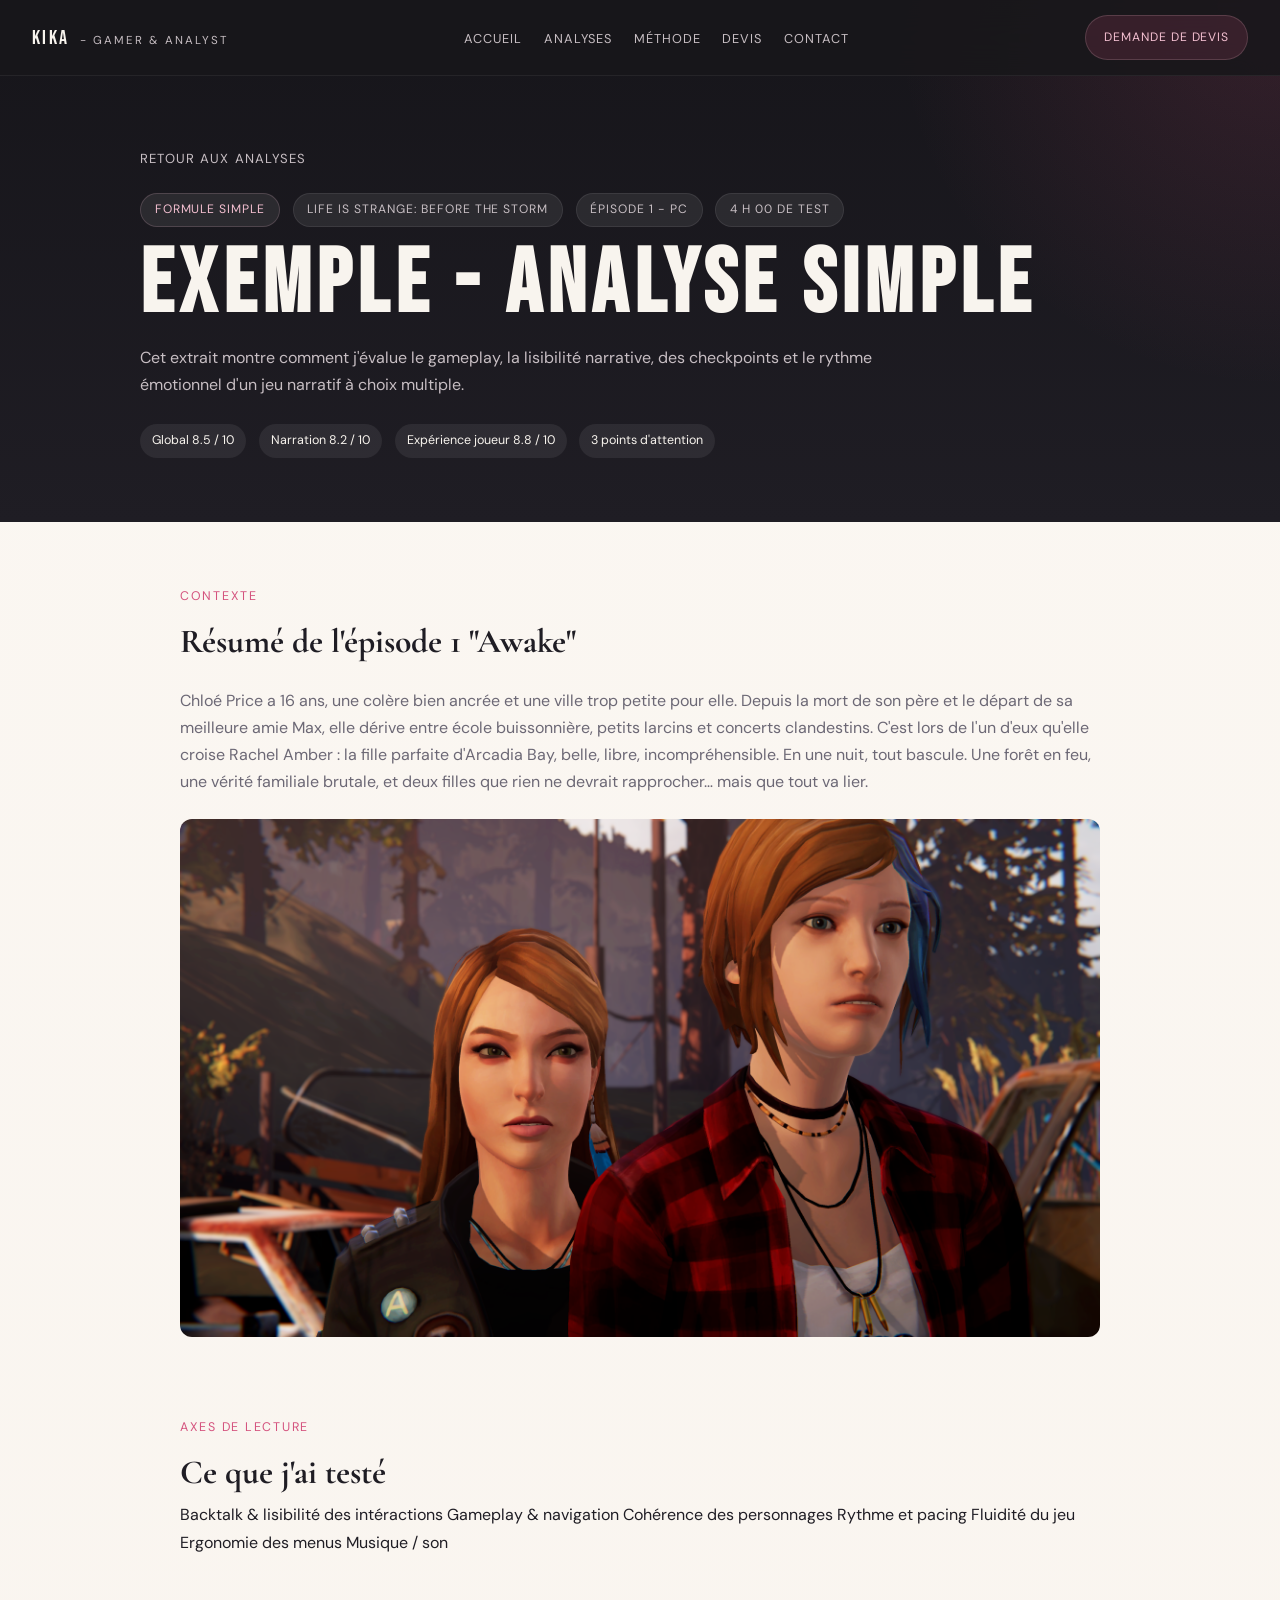
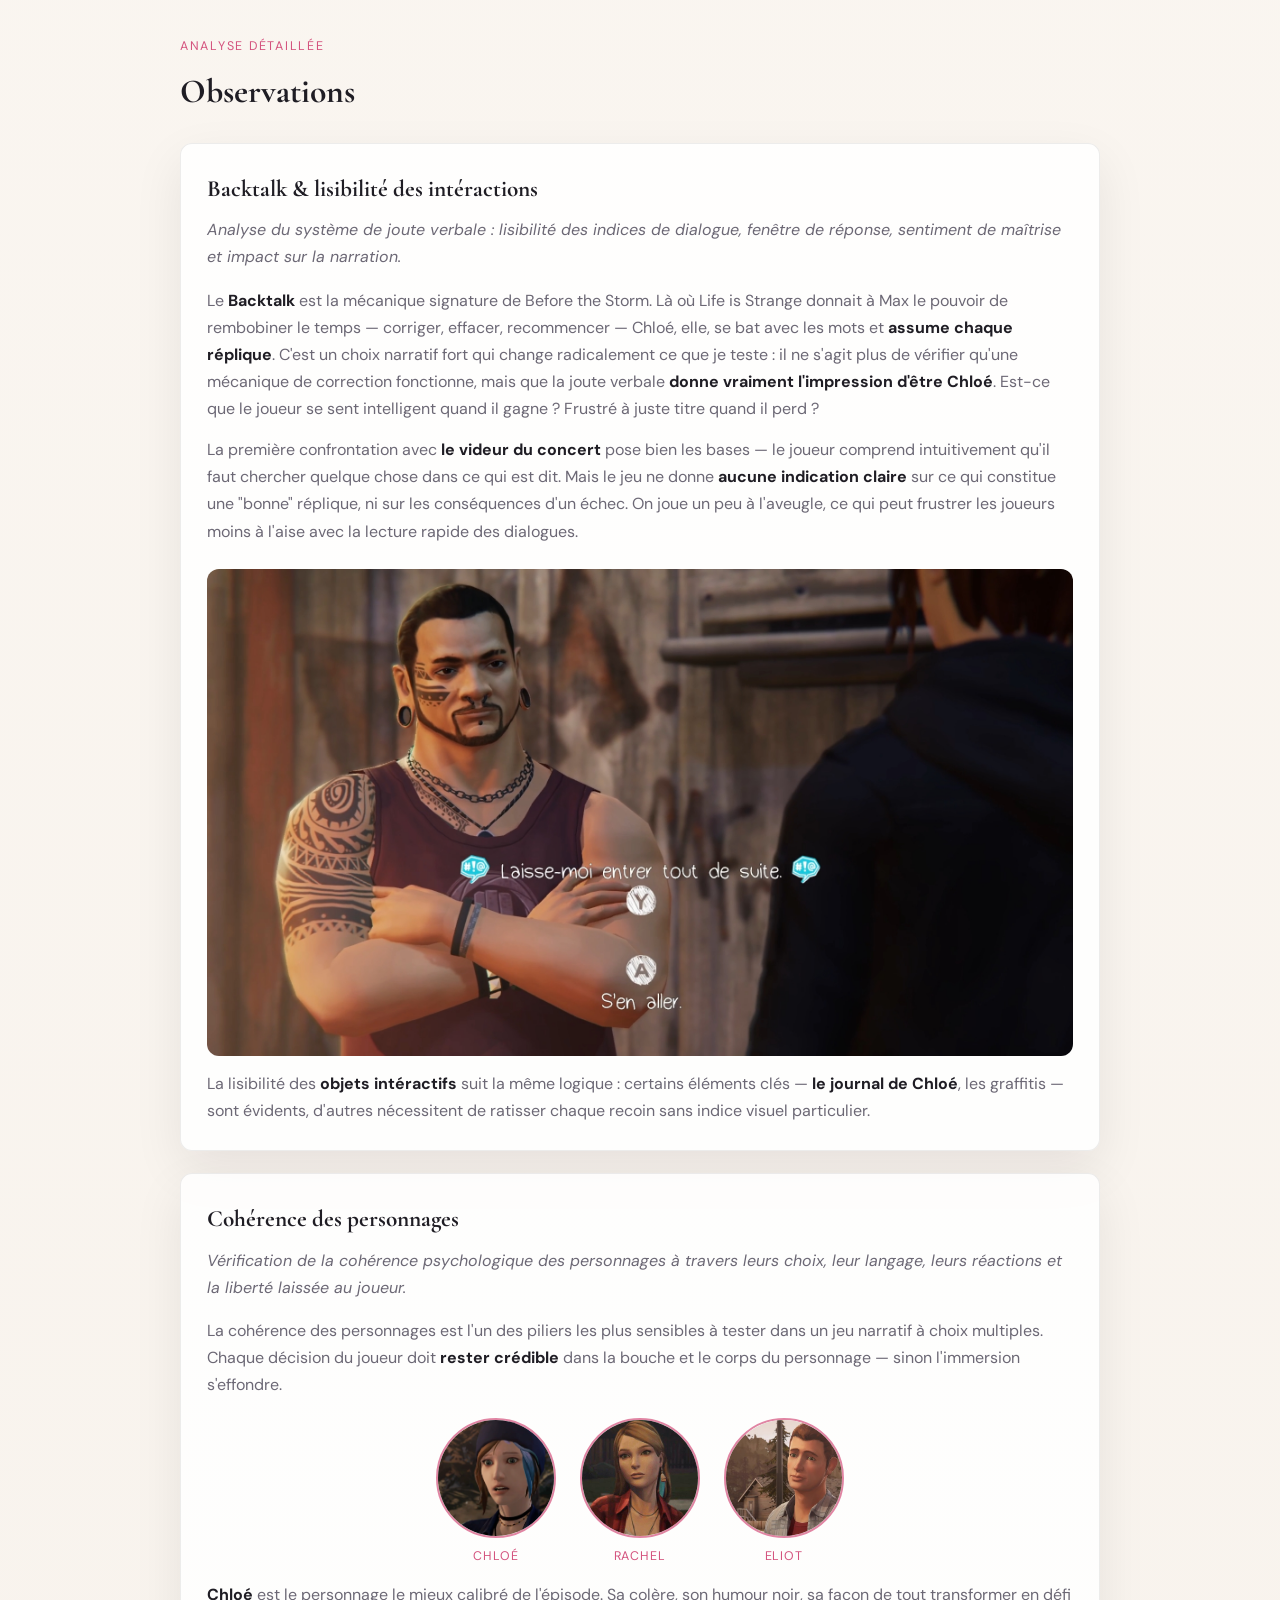
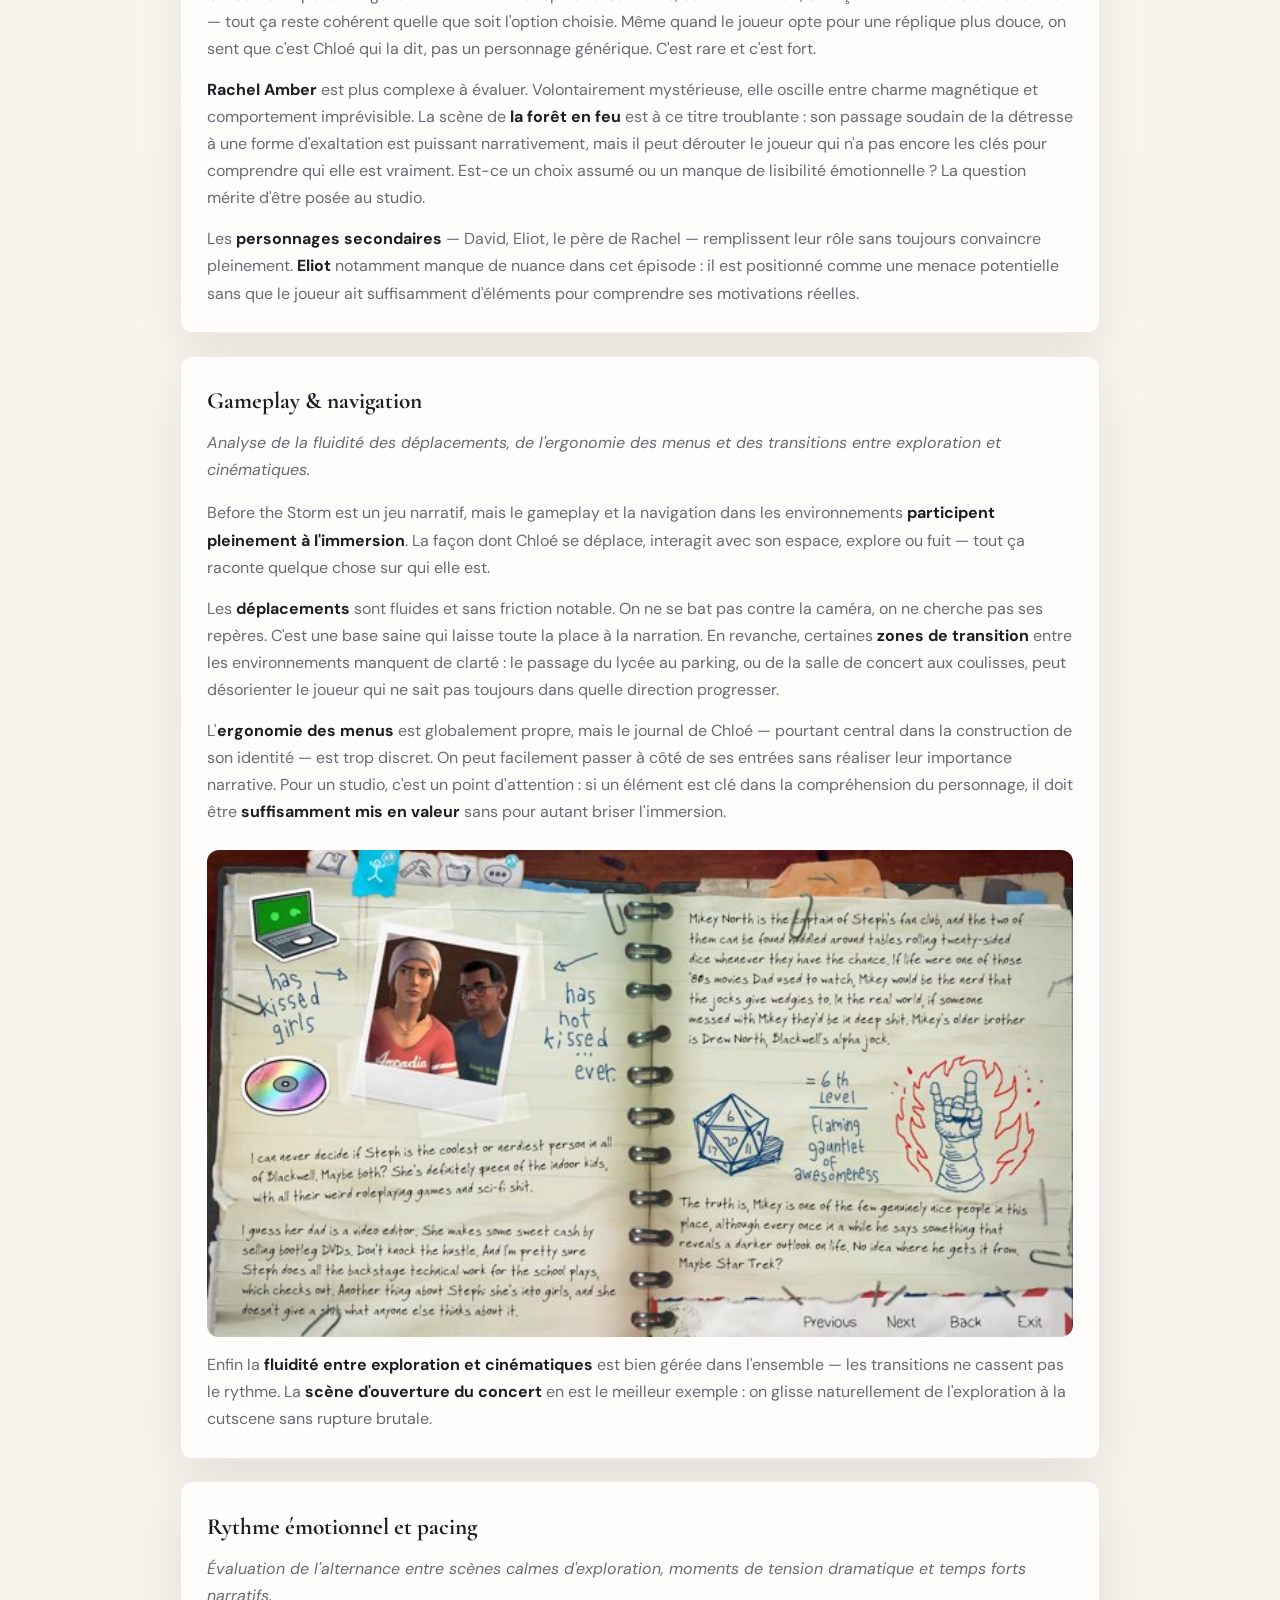
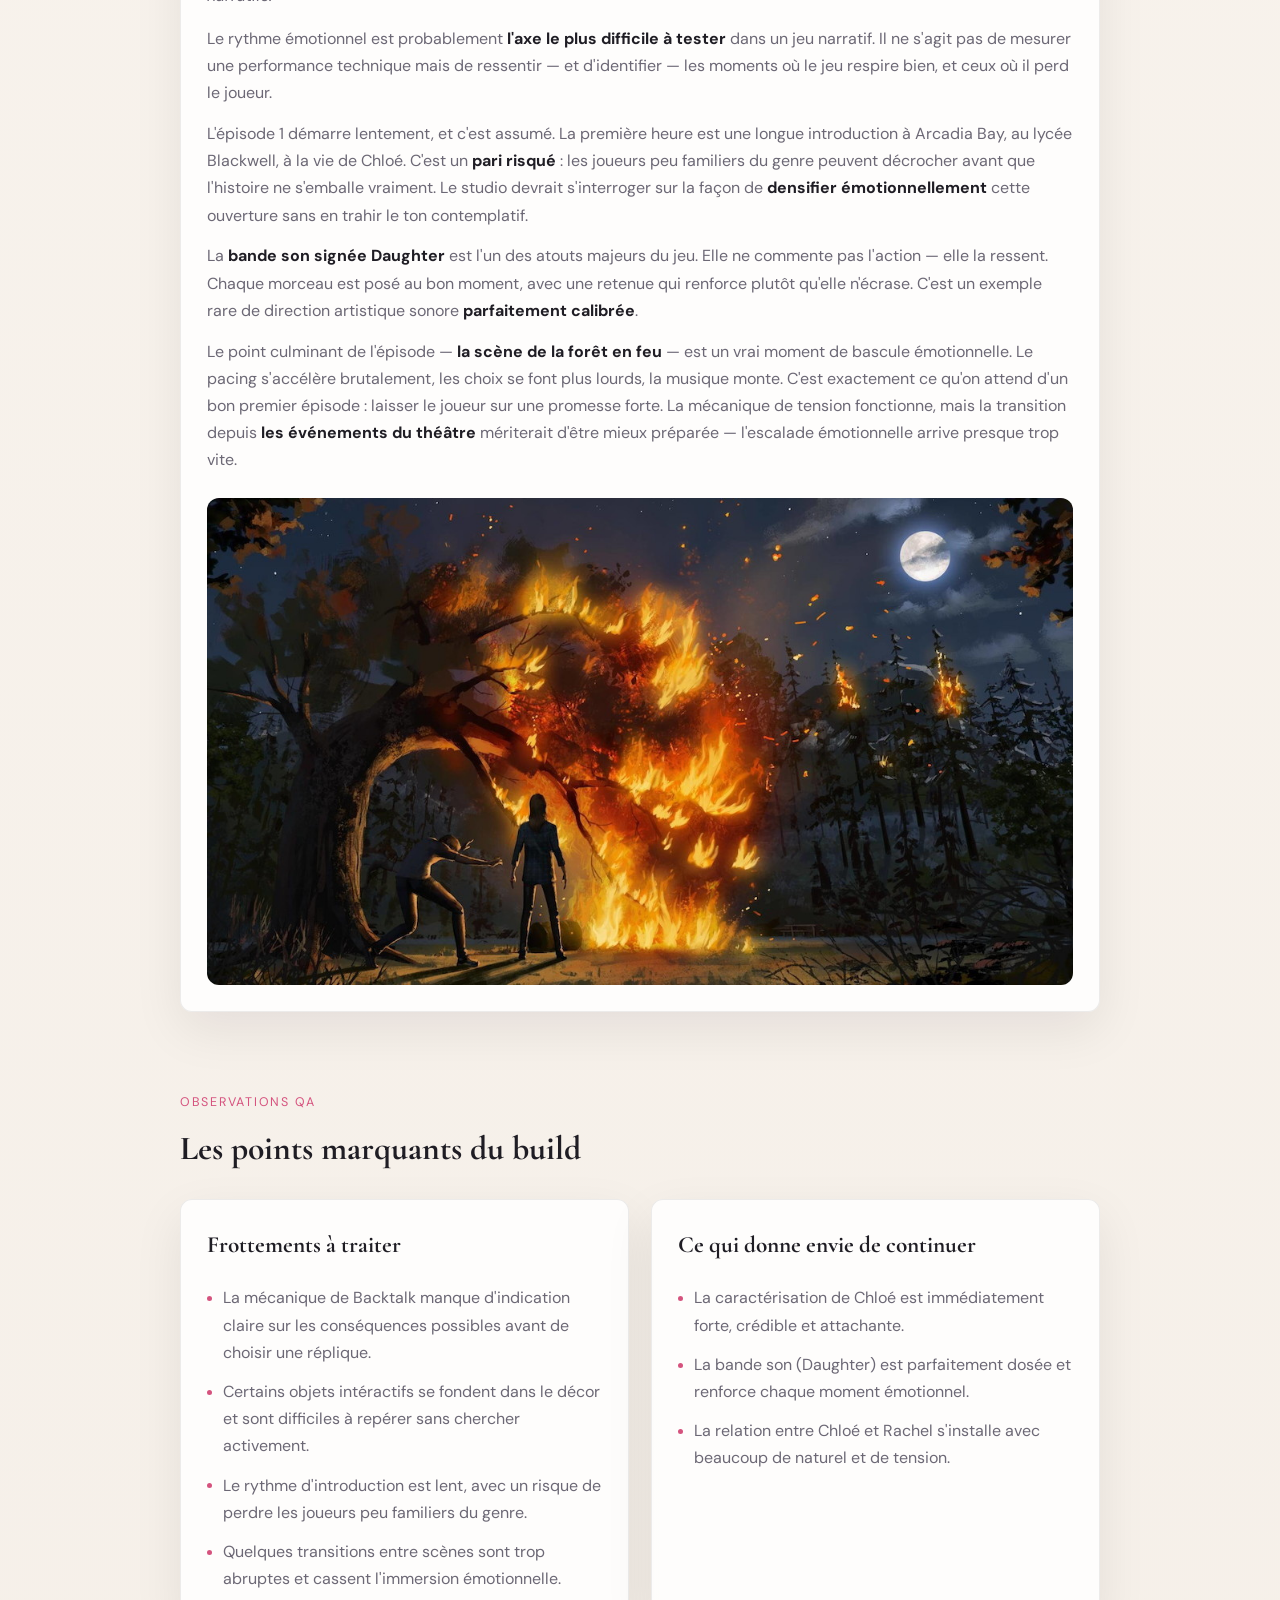
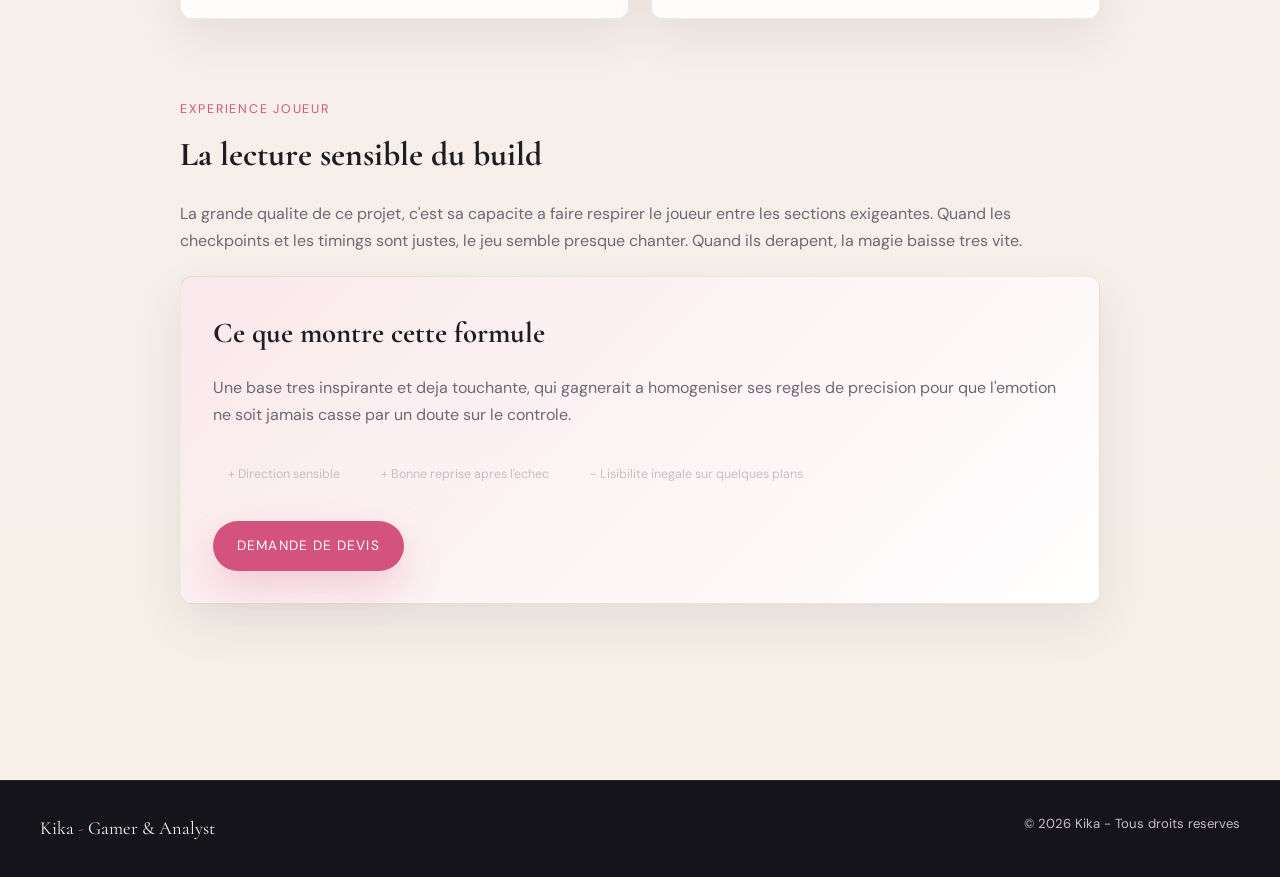
==== analyse-simple.html @ 6dd469b7 "article" ====
<!DOCTYPE html>
<html lang="fr">
<head>
<meta charset="UTF-8" />
<meta name="viewport" content="width=device-width, initial-scale=1.0" />
<title>Exemple de rapport - Plateforme poetique | Kika</title>
<link rel="preconnect" href="https://fonts.googleapis.com" />
<link rel="preconnect" href="https://fonts.gstatic.com" crossorigin />
<link href="https://fonts.googleapis.com/css2?family=Bebas+Neue&family=Cormorant+Garamond:wght@300;400;500;600&family=DM+Sans:wght@300;400;500;700&display=swap" rel="stylesheet" />
<link rel="stylesheet" href="styles.css" />
</head>
<body class="article-page">

<nav>
  <div class="nav-logo">Kika <span class="nav-sub">- Gamer &amp; Analyst</span></div>
  <ul class="nav-links">
    <li><a href="index.html#accueil">Accueil</a></li>
    <li><a href="index.html#analyses">Analyses</a></li>
    <li><a href="index.html#methode">Méthode</a></li>
    <li><a href="devis.html">Devis</a></li>
    <li><a href="index.html#contact">Contact</a></li>
  </ul>
  <div class="nav-actions">
    <a href="devis.html" class="nav-button">Demande de devis</a>
  </div>
</nav>

<header class="article-header">
  <div class="article-header-inner">
    <a href="index.html#analyses" class="article-back">Retour aux analyses</a>
    <div class="article-meta-row">
      <span class="article-pill primary">Formule simple</span>
      <span class="article-pill">Life is Strange: before the storm</span>
      <span class="article-pill">épisode 1 - PC</span>
      <span class="article-pill">4 h 00 de test</span>
    </div>
    <h1>Exemple - analyse simple</h1>
    <p>
      Cet extrait montre comment j'évalue le gameplay, la lisibilité narrative,
      des checkpoints et le rythme émotionnel d'un jeu narratif à choix multiple.
    </p>
    <div class="article-score-grid">
      <span class="article-score">Global 8.5 / 10</span>
      <span class="article-score">Narration 8.2 / 10</span>
      <span class="article-score">Expérience joueur 8.8 / 10</span>
      <span class="article-score">3 points d'attention</span>
    </div>
  </div>
</header>

<main class="article-main">
  <section class="article-section">
    <p class="article-section-label">Contexte</p>
    <h2>Résumé de l'épisode 1 "Awake"</h2>
    <p class="article-copy">
      Chloé Price a 16 ans, une colère bien ancrée et une ville trop petite pour elle. 
      Depuis la mort de son père et le départ de sa meilleure amie Max, 
      elle dérive entre école buissonnière, petits larcins et concerts 
      clandestins. C'est lors de l'un d'eux qu'elle croise Rachel Amber : 
      la fille parfaite d'Arcadia Bay, belle, libre, incompréhensible. 
      En une nuit, tout bascule. Une forêt en feu, une vérité familiale brutale, 
      et deux filles que rien ne devrait rapprocher… mais que tout va lier.
    </p>
    <img src="images/ChloeR.png" alt="Life is Strange - Before the Storm" style="margin-top: 1.5rem; border-radius: 12px; width: 100%;" />
  </section>
  </section>

<section class="article-section">
  <p class="article-section-label">Axes de lecture</p>
  <h2>Ce que j'ai testé</h2>
  <div class="article-axes">
  <span class="article-axe">Backtalk & lisibilité des intéractions</span>
  <span class="article-axe">Gameplay & navigation</span>
  <span class="article-axe">Cohérence des personnages</span>
  <span class="article-axe">Rythme et pacing</span>
  <span class="article-axe">Fluidité du jeu</span>
  <span class="article-axe">Ergonomie des menus</span>
  <span class="article-axe">Musique / son</span>
</div>
</section>

    <section class="article-section">
    <p class="article-section-label">analyse détaillée</p>
    <h2>Observations</h2>
    <div class="article-cards" style="grid-template-columns: 1fr;">
    <article class="article-panel">
  <h3>Backtalk & lisibilité des intéractions</h3>
  <p><em>Analyse du système de joute verbale : lisibilité des indices de dialogue, fenêtre de réponse, sentiment de maîtrise et impact sur la narration.</em></p>

 <p style="margin-top: 1rem;">
    Le <strong>Backtalk</strong> est la mécanique signature de Before the Storm. 
    Là où Life is Strange donnait à Max le pouvoir de rembobiner le temps — 
    corriger, effacer, recommencer — Chloé, elle, se bat avec les mots et <strong>assume chaque réplique</strong>. 
    C'est un choix narratif fort qui change radicalement ce que je teste : il ne s'agit plus de vérifier qu'une mécanique 
    de correction fonctionne, mais que la joute verbale <strong>donne vraiment l'impression d'être Chloé</strong>. 
    Est-ce que le joueur se sent intelligent quand il gagne ? Frustré à juste titre quand il perd ?
  </p>

  <p style="margin-top: 0.85rem;">
    La première confrontation avec <strong>le videur du concert</strong> pose bien les bases — le joueur comprend intuitivement qu'il faut chercher quelque chose dans ce qui est dit. Mais le jeu ne donne <strong>aucune indication claire</strong> sur ce qui constitue une "bonne" réplique, ni sur les conséquences d'un échec. On joue un peu à l'aveugle, ce qui peut frustrer les joueurs moins à l'aise avec la lecture rapide des dialogues.
  </p>
<img src="images/videur.jpg" alt="Life is Strange - Before the Storm" style="margin-top: 1.5rem; border-radius: 12px; width: 100%;" />
  <p style="margin-top: 0.85rem;">
    La lisibilité des <strong>objets intéractifs</strong> suit la même logique : certains éléments clés — <strong>le journal de Chloé</strong>, les graffitis — sont évidents, d'autres nécessitent de ratisser chaque recoin sans indice visuel particulier.
  </p>
</article>

</article>
      <article class="article-panel">
  <h3>Cohérence des personnages</h3>
  <p><em>Vérification de la cohérence psychologique des personnages à travers leurs choix, leur langage, leurs réactions et la liberté laissée au joueur.</em></p>

  <p style="margin-top: 1rem;">
    La cohérence des personnages est l'un des piliers les plus sensibles à tester dans un jeu narratif à choix multiples. Chaque décision du joueur doit <strong>rester crédible</strong> dans la bouche et le corps du personnage — sinon l'immersion s'effondre.
  </p>
<div style="display: flex; gap: 1.5rem; margin-top: 1.2rem; flex-wrap: wrap; justify-content: center;">
  <div style="display: flex; flex-direction: column; align-items: center; gap: 0.5rem;">
    <img src="images/chloe.png" alt="Chloé" style="width: 120px; height: 120px; border-radius: 50%; object-fit: cover; border: 2px solid rgba(212, 83, 126, 0.7);" />
    <span style="font-size: 0.78rem; color: var(--rose); text-transform: uppercase; letter-spacing: 0.08em;">Chloé</span>
  </div>
  <div style="display: flex; flex-direction: column; align-items: center; gap: 0.5rem;">
    <img src="images/rachel.png" alt="Rachel" style="width: 120px; height: 120px; border-radius: 50%; object-fit: cover; border: 2px solid rgba(212, 83, 126, 0.7);" />
    <span style="font-size: 0.78rem; color: var(--rose); text-transform: uppercase; letter-spacing: 0.08em;">Rachel</span>
  </div>
  <div style="display: flex; flex-direction: column; align-items: center; gap: 0.5rem;">
    <img src="images/eliot.jpg" alt="Eliot" style="width: 120px; height: 120px; border-radius: 50%; object-fit: cover; border: 2px solid rgba(212, 83, 126, 0.7);" />
    <span style="font-size: 0.78rem; color: var(--rose); text-transform: uppercase; letter-spacing: 0.08em;">Eliot</span>
  </div>
</div>
  <p style="margin-top: 0.85rem;">
    <strong>Chloé</strong> est le personnage le mieux calibré de l'épisode. Sa colère, son humour noir, sa façon de tout transformer en défi — tout ça reste cohérent quelle que soit l'option choisie. Même quand le joueur opte pour une réplique plus douce, on sent que c'est Chloé qui la dit, pas un personnage générique. C'est rare et c'est fort.
  </p>

  <p style="margin-top: 0.85rem;">
    <strong>Rachel Amber</strong> est plus complexe à évaluer. Volontairement mystérieuse, elle oscille entre charme magnétique et comportement imprévisible. La scène de <strong>la forêt en feu</strong> est à ce titre troublante : son passage soudain de la détresse à une forme d'exaltation est puissant narrativement, mais il peut dérouter le joueur qui n'a pas encore les clés pour comprendre qui elle est vraiment. Est-ce un choix assumé ou un manque de lisibilité émotionnelle ? La question mérite d'être posée au studio.
  </p>

  <p style="margin-top: 0.85rem;">
    Les <strong>personnages secondaires</strong> — David, Eliot, le père de Rachel — remplissent leur rôle sans toujours convaincre pleinement. <strong>Eliot</strong> notamment manque de nuance dans cet épisode : il est positionné comme une menace potentielle sans que le joueur ait suffisamment d'éléments pour comprendre ses motivations réelles.
  </p>
</article>

<article class="article-panel">
  <h3>Gameplay & navigation</h3>
  <p><em>Analyse de la fluidité des déplacements, de l'ergonomie des menus et des transitions entre exploration et cinématiques.</em></p>

  <p style="margin-top: 1rem;">
    Before the Storm est un jeu narratif, mais le gameplay et la navigation dans les environnements <strong>participent pleinement à l'immersion</strong>. La façon dont Chloé se déplace, interagit avec son espace, explore ou fuit — tout ça raconte quelque chose sur qui elle est.
  </p>

  <p style="margin-top: 0.85rem;">
    Les <strong>déplacements</strong> sont fluides et sans friction notable. On ne se bat pas contre la caméra, on ne cherche pas ses repères. C'est une base saine qui laisse toute la place à la narration. En revanche, certaines <strong>zones de transition</strong> entre les environnements manquent de clarté : le passage du lycée au parking, ou de la salle de concert aux coulisses, peut désorienter le joueur qui ne sait pas toujours dans quelle direction progresser.
  </p>

  <p style="margin-top: 0.85rem;">
    L'<strong>ergonomie des menus</strong> est globalement propre, mais le journal de Chloé — pourtant central dans la construction de son identité — est trop discret. On peut facilement passer à côté de ses entrées sans réaliser leur importance narrative. Pour un studio, c'est un point d'attention : si un élément est clé dans la compréhension du personnage, il doit être <strong>suffisamment mis en valeur</strong> sans pour autant briser l'immersion.
  <img src="images/journal.jpg" alt="Life is Strange - Before the Storm" style="margin-top: 1.5rem; border-radius: 12px; width: 100%;" />
  </p>

  <p style="margin-top: 0.85rem;">
    Enfin la <strong>fluidité entre exploration et cinématiques</strong> est bien gérée dans l'ensemble — les transitions ne cassent pas le rythme. La <strong>scène d'ouverture du concert</strong> en est le meilleur exemple : on glisse naturellement de l'exploration à la cutscene sans rupture brutale.
  </p>
</article>
<article class="article-panel">
  <h3>Rythme émotionnel et pacing</h3>
  <p><em>Évaluation de l'alternance entre scènes calmes d'exploration, moments de tension dramatique et temps forts narratifs.</em></p>

  <p style="margin-top: 1rem;">
    Le rythme émotionnel est probablement <strong>l'axe le plus difficile à tester</strong> dans un jeu narratif. Il ne s'agit pas de mesurer une performance technique mais de ressentir — et d'identifier — les moments où le jeu respire bien, et ceux où il perd le joueur.
  </p>

  <p style="margin-top: 0.85rem;">
    L'épisode 1 démarre lentement, et c'est assumé. La première heure est une longue introduction à Arcadia Bay, au lycée Blackwell, à la vie de Chloé. C'est un <strong>pari risqué</strong> : les joueurs peu familiers du genre peuvent décrocher avant que l'histoire ne s'emballe vraiment. Le studio devrait s'interroger sur la façon de <strong>densifier émotionnellement</strong> cette ouverture sans en trahir le ton contemplatif.
  </p>

  <p style="margin-top: 0.85rem;">
    La <strong>bande son signée Daughter</strong> est l'un des atouts majeurs du jeu. Elle ne commente pas l'action — elle la ressent. Chaque morceau est posé au bon moment, avec une retenue qui renforce plutôt qu'elle n'écrase. C'est un exemple rare de direction artistique sonore <strong>parfaitement calibrée</strong>.
  </p>

  <p style="margin-top: 0.85rem;">
    Le point culminant de l'épisode — <strong>la scène de la forêt en feu</strong> — est un vrai moment de bascule émotionnelle. Le pacing s'accélère brutalement, les choix se font plus lourds, la musique monte. C'est exactement ce qu'on attend d'un bon premier épisode : laisser le joueur sur une promesse forte. La mécanique de tension fonctionne, mais la transition depuis <strong>les événements du théâtre</strong> mériterait d'être mieux préparée — l'escalade émotionnelle arrive presque trop vite.
  </p>
  <img src="images/incendie.jpg" alt="Life is Strange - Before the Storm" style="margin-top: 1.5rem; border-radius: 12px; width: 100%;" />
</article>
    </div>
  </section>

  <section class="article-section">
    <p class="article-section-label">Observations QA</p>
    <h2>Les points marquants du build</h2>
    <div class="article-columns">
      <article class="article-panel">
        <h3>Frottements à traiter</h3>
        <ul class="article-list">
          <li>La mécanique de Backtalk manque d'indication claire sur les conséquences possibles avant de choisir une réplique.</li>
          <li>Certains objets intéractifs se fondent dans le décor et sont difficiles à repérer sans chercher activement.</li>
          <li>Le rythme d'introduction est lent, avec un risque de perdre les joueurs peu familiers du genre.</li>
          <li>Quelques transitions entre scènes sont trop abruptes et cassent l'immersion émotionnelle.</li>
        </ul>
      </article>
      <article class="article-panel">
        <h3>Ce qui donne envie de continuer</h3>
        <ul class="article-list">
          <li>La caractérisation de Chloé est immédiatement forte, crédible et attachante.</li>
          <li>La bande son (Daughter) est parfaitement dosée et renforce chaque moment émotionnel.</li>
          <li>La relation entre Chloé et Rachel s'installe avec beaucoup de naturel et de tension.</li>
        </ul>
      </article>
    </div>
  </section>

  <section class="article-section">
    <p class="article-section-label">Experience joueur</p>
    <h2>La lecture sensible du build</h2>
    <p class="article-copy">
      La grande qualite de ce projet, c'est sa capacite a faire respirer le joueur entre
      les sections exigeantes. Quand les checkpoints et les timings sont justes, le jeu
      semble presque chanter. Quand ils derapent, la magie baisse tres vite.
    </p>
    <div class="article-final">
      <h3>Ce que montre cette formule</h3>
      <p class="article-copy">
        Une base tres inspirante et deja touchante, qui gagnerait a homogeniser ses regles
        de precision pour que l'emotion ne soit jamais casse par un doute sur le controle.
      </p>
      <div class="hero-tags article-cta">
        <span>+ Direction sensible</span>
        <span>+ Bonne reprise apres l'echec</span>
        <span>- Lisibilite inegale sur quelques plans</span>
      </div>
      <a href="devis.html" class="button button-primary article-cta">demande de devis</a>
    </div>
  </section>
</main>

<footer>
  <div class="footer-name">Kika <span>-</span> Gamer &amp; Analyst</div>
  <div class="footer-copy">&copy; 2026 Kika - Tous droits reserves</div>
</footer>

</body>
</html>
---- styles.css ----
:root {
  --anthracite: #18171b;
  --anthracite-light: #232228;
  --anthracite-mid: #34323d;
  --rose: #d4537e;
  --rose-light: #f4c0d1;
  --rose-pale: #fbeaf0;
  --cream: #f8f4ee;
  --paper: #fffdfa;
  --text-main: #1f1d24;
  --text-muted: #6c6875;
  --text-on-dark: #f8f4ee;
  --text-muted-on-dark: #c7bec3;
  --border-soft: rgba(31, 29, 36, 0.08);
  --shadow-soft: 0 18px 50px rgba(20, 18, 24, 0.08);
  --shadow-strong: 0 22px 60px rgba(20, 18, 24, 0.16);
  --font-brand: "Bebas Neue", sans-serif;
  --font-display: "Cormorant Garamond", serif;
  --font-body: "DM Sans", sans-serif;
  --section-padding: 6rem 2.5rem;
  --container-width: 1100px;
  --radius: 12px;
}

* {
  box-sizing: border-box;
  margin: 0;
  padding: 0;
}

html {
  scroll-behavior: smooth;
}

body {
  font-family: var(--font-body);
  background: linear-gradient(180deg, #fcfaf7 0%, #f7f2eb 100%);
  color: var(--text-main);
  font-size: 16px;
  line-height: 1.7;
}

img {
  display: block;
  max-width: 100%;
}

section {
  padding: var(--section-padding);
  scroll-margin-top: 110px;
}

.container {
  max-width: var(--container-width);
  margin: 0 auto;
}

.section-dark {
  background:
    radial-gradient(circle at top right, rgba(212, 83, 126, 0.14), transparent 26%),
    linear-gradient(180deg, #17161b 0%, #1f1d24 100%);
}

.section-label {
  color: var(--rose);
  font-size: 0.78rem;
  letter-spacing: 0.16em;
  text-transform: uppercase;
  margin-bottom: 0.85rem;
}

.section-title {
  font-family: var(--font-display);
  font-size: clamp(2.4rem, 4vw, 3.4rem);
  font-weight: 400;
  line-height: 1.08;
  margin-bottom: 1.25rem;
}

.section-intro {
  max-width: 720px;
  color: var(--text-muted);
  margin-bottom: 3rem;
}

.section-dark .section-title,
.section-dark .section-intro {
  color: var(--text-on-dark);
}

.section-dark .section-intro {
  color: var(--text-muted-on-dark);
}

.button {
  display: inline-flex;
  align-items: center;
  justify-content: center;
  gap: 0.55rem;
  min-height: 48px;
  padding: 0.8rem 1.45rem;
  border-radius: 999px;
  border: 1px solid transparent;
  text-decoration: none;
  font-size: 0.85rem;
  letter-spacing: 0.08em;
  text-transform: uppercase;
  transition: transform 0.2s ease, box-shadow 0.2s ease, background 0.2s ease, border-color 0.2s ease, color 0.2s ease;
  cursor: pointer;
  font-family: inherit;
}

.button:hover {
  transform: translateY(-2px);
}

.button-primary {
  background: var(--rose);
  color: #fff;
  box-shadow: 0 16px 40px rgba(212, 83, 126, 0.24);
}

.button-primary:hover {
  background: #bf436b;
}

.button-secondary {
  border-color: rgba(212, 83, 126, 0.3);
  color: var(--rose);
  background: rgba(255, 255, 255, 0.74);
}

.button-secondary:hover {
  background: var(--rose-pale);
}

.section-dark .button-secondary {
  background: transparent;
  color: var(--rose-light);
  border-color: rgba(244, 192, 209, 0.26);
}

nav {
  position: fixed;
  inset: 0 0 auto 0;
  z-index: 100;
  height: 76px;
  padding: 0 2rem;
  display: flex;
  align-items: center;
  justify-content: space-between;
  gap: 1.5rem;
  background: rgba(24, 23, 27, 0.88);
  backdrop-filter: blur(18px);
  border-bottom: 1px solid rgba(255, 255, 255, 0.06);
}

.nav-logo {
  font-family: var(--font-brand);
  font-size: 1.25rem;
  letter-spacing: 0.12em;
  color: var(--text-on-dark);
  white-space: nowrap;
}

.nav-sub {
  font-family: var(--font-body);
  font-size: 0.72rem;
  letter-spacing: 0.18em;
  text-transform: uppercase;
  color: var(--text-muted-on-dark);
  margin-left: 0.3rem;
}

.nav-links {
  display: flex;
  align-items: center;
  gap: 1.35rem;
  list-style: none;
  flex-wrap: wrap;
}

.nav-links a {
  color: var(--text-muted-on-dark);
  text-decoration: none;
  font-size: 0.8rem;
  letter-spacing: 0.08em;
  text-transform: uppercase;
  transition: color 0.2s ease;
}

.nav-links a:hover {
  color: var(--rose-light);
}

.nav-actions {
  display: flex;
  align-items: center;
}

.nav-button {
  display: inline-flex;
  align-items: center;
  justify-content: center;
  min-height: 44px;
  padding: 0.7rem 1.1rem;
  border-radius: 999px;
  background: rgba(212, 83, 126, 0.16);
  border: 1px solid rgba(244, 192, 209, 0.18);
  color: var(--rose-light);
  text-decoration: none;
  font-size: 0.76rem;
  letter-spacing: 0.08em;
  text-transform: uppercase;
}

#accueil {
  min-height: 100vh;
  display: flex;
  align-items: center;
  position: relative;
  overflow: hidden;
  padding-top: 8rem;
  background:
    radial-gradient(circle at top right, rgba(212, 83, 126, 0.22), transparent 24%),
    radial-gradient(circle at left bottom, rgba(212, 83, 126, 0.1), transparent 24%),
    linear-gradient(180deg, #16151a 0%, #1f1d24 100%);
}

#accueil::before,
.page-hero::before {
  content: "";
  position: absolute;
  inset: auto auto -80px -80px;
  width: 240px;
  height: 240px;
  border-radius: 50%;
  background: radial-gradient(circle, rgba(212, 83, 126, 0.18), transparent 70%);
  pointer-events: none;
}

.hero-inner,
.page-hero-inner {
  width: 100%;
  max-width: var(--container-width);
  margin: 0 auto;
  position: relative;
  z-index: 1;
}

.hero-tag,
.page-kicker {
  display: inline-flex;
  align-items: center;
  gap: 0.5rem;
  border-radius: 999px;
  border: 1px solid rgba(244, 192, 209, 0.26);
  padding: 0.4rem 0.95rem;
  color: var(--rose-light);
  font-size: 0.76rem;
  letter-spacing: 0.14em;
  text-transform: uppercase;
}

.hero-title {
  margin-top: 1.35rem;
}

.hero-name {
  display: block;
  font-family: var(--font-brand);
  font-size: clamp(4.4rem, 11vw, 7.5rem);
  line-height: 0.92;
  letter-spacing: 0.08em;
  color: var(--text-on-dark);
}

.hero-subtitle {
  display: block;
  margin-top: 0.55rem;
  font-size: clamp(1.6rem, 3vw, 2.4rem);
  text-transform: uppercase;
  letter-spacing: 0.3em;
  color: var(--rose-light);
}

.hero-slash {
  color: var(--rose);
}

.hero-slogan {
  max-width: 700px;
  margin-top: 1.6rem;
  color: var(--text-muted-on-dark);
  font-size: 1.04rem;
}

.hero-actions,
.page-actions,
.contact-actions,
.form-actions {
  display: flex;
  flex-wrap: wrap;
  gap: 0.9rem;
  margin-top: 2rem;
}

.hero-tags {
  display: flex;
  flex-wrap: wrap;
  gap: 0.75rem;
  margin-top: 2.2rem;
}

.hero-tags span,
.criteria-pill,
.article-tag {
  display: inline-flex;
  align-items: center;
  min-height: 34px;
  padding: 0.35rem 0.85rem;
  border-radius: 999px;
  border: 1px solid rgba(255, 255, 255, 0.1);
  color: var(--text-muted-on-dark);
  font-size: 0.78rem;
}

.bio-block {
  margin-top: 4.5rem;
  padding-top: 2.5rem;
  border-top: 1px solid rgba(255, 255, 255, 0.08);
  display: grid;
  grid-template-columns: 280px minmax(0, 1fr);
  gap: 3rem;
  align-items: center;
}

.bio-label {
  color: var(--rose);
  text-transform: uppercase;
  font-size: 0.72rem;
  letter-spacing: 0.14em;
  margin-bottom: 1rem;
}

.bio-text {
  color: var(--text-muted-on-dark);
  font-size: 0.98rem;
}

.logo-container {
  display: flex;
  align-items: center;
}

.logo-circle {
  width: 220px;
  height: 220px;
  object-fit: cover;
  border-radius: 50%;
  border: 3px solid rgba(212, 83, 126, 0.7);
  box-shadow: 0 0 28px rgba(212, 83, 126, 0.32);
  transition: transform 0.3s ease, box-shadow 0.3s ease;
}

.logo-circle:hover {
  transform: scale(1.05);
  box-shadow: 0 0 34px rgba(212, 83, 126, 0.46);
}

.articles-grid,
.offers-grid,
.archive-grid,
.article-cards,
.article-columns,
.page-card-grid {
  display: grid;
  gap: 1.4rem;
}

.articles-grid,
.offers-grid,
.archive-grid,
.page-card-grid {
  grid-template-columns: repeat(3, minmax(0, 1fr));
}

.article-card,
.offer-card,
.archive-card,
.quote-panel,
.quote-summary,
.contact-card,
.page-card,
.article-panel,
.article-final {
  background: rgba(255, 255, 255, 0.84);
  border: 1px solid var(--border-soft);
  border-radius: var(--radius);
  box-shadow: var(--shadow-soft);
}

.article-card,
.offer-card,
.archive-card,
.page-card,
.article-panel,
.article-final,
.contact-card {
  padding: 1.6rem;
}

.article-card {
  position: relative;
  overflow: hidden;
  transition: transform 0.25s ease, box-shadow 0.25s ease, border-color 0.25s ease;
}

.article-card::before,
.archive-card::before {
  content: "";
  position: absolute;
  inset: 0 auto 0 0;
  width: 4px;
  background: linear-gradient(180deg, var(--rose), rgba(212, 83, 126, 0));
}

.article-card:hover,
.archive-card:hover {
  transform: translateY(-6px);
  box-shadow: var(--shadow-strong);
}

.article-topline,
.archive-topline {
  color: var(--text-muted);
  font-size: 0.74rem;
  letter-spacing: 0.1em;
  text-transform: uppercase;
}

.article-genre,
.archive-genre {
  color: var(--rose);
  font-size: 0.78rem;
  letter-spacing: 0.08em;
  text-transform: uppercase;
  margin-top: 0.9rem;
}

.article-title,
.archive-title,
.offer-name,
.page-card h3 {
  font-family: var(--font-display);
  font-size: 1.6rem;
  font-weight: 500;
  line-height: 1.18;
  margin-top: 0.45rem;
}

.article-desc,
.archive-card p,
.offer-sub,
.offer-features li,
.quote-step p,
.contact-card p,
.contact-list li,
.summary-text,
.summary-list li,
.article-copy,
.article-list li,
.article-panel p,
.page-card p {
  color: var(--text-muted);
}

.article-meta,
.archive-card-footer,
.page-stats,
.article-score-grid {
  display: flex;
  flex-wrap: wrap;
  gap: 0.8rem;
  margin-top: 1rem;
}

.article-meta span,
.archive-card-footer span,
.page-stat,
.article-score {
  display: inline-flex;
  align-items: center;
  min-height: 34px;
  padding: 0.3rem 0.75rem;
  border-radius: 999px;
  background: var(--rose-pale);
  color: var(--rose);
  font-size: 0.78rem;
}

.article-meta span:last-child,
.archive-card-footer span:last-child,
.page-stat:last-child {
  background: rgba(31, 29, 36, 0.06);
  color: var(--text-muted);
}

.article-link,
.archive-link,
.inline-link {
  display: inline-flex;
  align-items: center;
  gap: 0.45rem;
  margin-top: 1.3rem;
  text-decoration: none;
  color: var(--rose);
  font-size: 0.84rem;
  letter-spacing: 0.06em;
  text-transform: uppercase;
}

.archive-highlight {
  margin-top: 2rem;
  padding: 2rem;
  border-radius: calc(var(--radius) + 4px);
  display: flex;
  justify-content: space-between;
  gap: 1.5rem;
  align-items: center;
  background:
    linear-gradient(135deg, rgba(212, 83, 126, 0.12), rgba(255, 255, 255, 0.7)),
    var(--paper);
  border: 1px solid rgba(212, 83, 126, 0.14);
  box-shadow: var(--shadow-soft);
}

.archive-label {
  color: var(--rose);
  font-size: 0.78rem;
  letter-spacing: 0.16em;
  text-transform: uppercase;
  margin-bottom: 0.5rem;
}

.archive-highlight h3 {
  font-family: var(--font-display);
  font-size: 2rem;
  margin-bottom: 0.5rem;
}

.archive-highlight p {
  max-width: 680px;
  color: var(--text-muted);
}

.method-grid {
  display: grid;
  grid-template-columns: repeat(2, minmax(0, 1fr));
  gap: 1.4rem;
}

.method-card {
  padding: 1.6rem;
  border-radius: var(--radius);
  background: rgba(255, 255, 255, 0.05);
  border: 1px solid rgba(255, 255, 255, 0.08);
}

.method-num {
  font-family: var(--font-display);
  font-size: 3rem;
  line-height: 1;
  color: rgba(244, 192, 209, 0.28);
}

.method-card-title {
  color: var(--text-on-dark);
  font-size: 1rem;
  margin-top: 0.6rem;
  margin-bottom: 0.45rem;
}

.method-card-text {
  color: var(--text-muted-on-dark);
}

.method-criteria {
  margin-top: 2rem;
  padding-top: 2rem;
  border-top: 1px solid rgba(255, 255, 255, 0.08);
}

.method-criteria h3 {
  color: var(--rose);
  font-size: 0.78rem;
  letter-spacing: 0.16em;
  text-transform: uppercase;
  margin-bottom: 1rem;
}

.criteria-list {
  display: flex;
  flex-wrap: wrap;
  gap: 0.7rem;
}

.criteria-pill {
  color: var(--text-on-dark);
  background: rgba(255, 255, 255, 0.05);
}

.offer-card {
  display: flex;
  flex-direction: column;
  min-height: 100%;
  transition: transform 0.25s ease, box-shadow 0.25s ease, border-color 0.25s ease;
}

.offer-card.featured {
  border: 1px solid rgba(212, 83, 126, 0.4);
  box-shadow: var(--shadow-strong);
  position: relative;
}

.offer-card:hover {
  transform: translateY(-6px);
  box-shadow: var(--shadow-strong);
}

.offer-icon {
  width: 50px;
  height: 50px;
  border-radius: 14px;
  display: grid;
  place-items: center;
  background: var(--rose-pale);
  color: var(--rose);
  font-weight: 700;
  letter-spacing: 0.08em;
}

.offer-badge {
  position: absolute;
  top: -13px;
  left: 1.6rem;
  display: inline-flex;
  align-items: center;
  min-height: 30px;
  padding: 0.2rem 0.8rem;
  border-radius: 999px;
  background: var(--rose);
  color: #fff;
  font-size: 0.72rem;
  letter-spacing: 0.1em;
  text-transform: uppercase;
}

.offer-sub {
  margin-top: 0.4rem;
}

.offer-features {
  list-style: none;
  margin-top: 1.2rem;
  display: flex;
  flex-direction: column;
  gap: 0.75rem;
  flex: 1;
}

.offer-features li {
  position: relative;
  padding-left: 1rem;
}

.offer-features li::before {
  content: "";
  position: absolute;
  left: 0;
  top: 0.75rem;
  width: 5px;
  height: 5px;
  border-radius: 50%;
  background: var(--rose);
}

.offer-cta {
  margin-top: 1.6rem;
}

.offer-cta-outline {
  border: 1px solid var(--rose);
  color: var(--rose);
  background: transparent;
}

.offer-cta-filled {
  background: var(--rose);
  color: #fff;
}

.offers-cta-bar {
  margin-top: 1.5rem;
  display: flex;
  flex-direction: column;
  gap: 0.75rem;
}

.offers-cta-button {
  width: 100%;
}

.offers-cta-note {
  text-align: center;
  color: var(--text-muted);
  font-size: 0.92rem;
}

.quote-layout {
  display: grid;
  grid-template-columns: minmax(0, 1.35fr) minmax(320px, 0.85fr);
  gap: 1.6rem;
  align-items: start;
}

.quote-panel {
  padding: 1.8rem;
}

.quote-process {
  margin-bottom: 2rem;
}

.quote-process-label {
  color: var(--rose-light);
  font-size: 0.76rem;
  letter-spacing: 0.16em;
  text-transform: uppercase;
  margin-bottom: 1rem;
}

.quote-steps {
  display: grid;
  gap: 0.9rem;
}

.quote-step {
  display: grid;
  grid-template-columns: 42px minmax(0, 1fr);
  gap: 1rem;
  padding: 1rem 1.1rem;
  border-radius: var(--radius);
  background: rgba(255, 255, 255, 0.05);
  border: 1px solid rgba(255, 255, 255, 0.08);
}

.quote-step span {
  width: 42px;
  height: 42px;
  border-radius: 50%;
  display: grid;
  place-items: center;
  background: rgba(212, 83, 126, 0.12);
  color: var(--rose-light);
  font-weight: 700;
}

.quote-step p {
  color: var(--text-muted-on-dark);
}

.form-grid {
  display: grid;
  grid-template-columns: repeat(2, minmax(0, 1fr));
  gap: 1rem;
}

.form-field {
  display: flex;
  flex-direction: column;
  gap: 0.5rem;
}

.form-field span {
  color: var(--text-on-dark);
  font-size: 0.84rem;
}

.form-field-full {
  grid-column: 1 / -1;
}

.quote-form input,
.quote-form select,
.quote-form textarea {
  min-height: 50px;
  border-radius: 12px;
  border: 1px solid rgba(255, 255, 255, 0.08);
  background: rgba(255, 255, 255, 0.06);
  color: var(--text-on-dark);
  padding: 0.85rem 1rem;
  font: inherit;
  outline: none;
  transition: border-color 0.2s ease, background 0.2s ease;
}

.quote-form input::placeholder,
.quote-form textarea::placeholder {
  color: rgba(255, 255, 255, 0.48);
}

.quote-form input:focus,
.quote-form select:focus,
.quote-form textarea:focus {
  border-color: rgba(244, 192, 209, 0.4);
  background: rgba(255, 255, 255, 0.08);
}

.quote-form textarea {
  min-height: 150px;
  resize: vertical;
}

.form-note,
.summary-disclaimer {
  margin-top: 1rem;
  color: var(--text-muted-on-dark);
  font-size: 0.84rem;
}

.quote-summary {
  padding: 1.8rem;
  position: sticky;
  top: 108px;
  background:
    linear-gradient(180deg, rgba(255, 255, 255, 0.96), rgba(255, 253, 250, 0.94)),
    var(--paper);
}

.summary-label {
  color: var(--rose);
  font-size: 0.78rem;
  letter-spacing: 0.16em;
  text-transform: uppercase;
}

.quote-summary h3 {
  font-family: var(--font-display);
  font-size: 2rem;
  margin-top: 0.6rem;
}

.summary-text {
  margin-top: 0.8rem;
}

.summary-metrics {
  display: grid;
  grid-template-columns: repeat(3, minmax(0, 1fr));
  gap: 0.8rem;
  margin-top: 1.4rem;
}

.summary-metric {
  padding: 0.9rem;
  border-radius: 14px;
  background: rgba(212, 83, 126, 0.08);
}

.summary-metric span {
  display: block;
  font-size: 0.72rem;
  letter-spacing: 0.08em;
  text-transform: uppercase;
  color: var(--text-muted);
}

.summary-metric strong {
  display: block;
  margin-top: 0.35rem;
  color: var(--text-main);
  line-height: 1.4;
}

.summary-list,
.contact-list,
.article-list {
  list-style: none;
  display: flex;
  flex-direction: column;
  gap: 0.75rem;
  margin-top: 1.2rem;
}

.summary-list li,
.contact-list li,
.article-list li {
  position: relative;
  padding-left: 1rem;
}

.summary-list li::before,
.contact-list li::before,
.article-list li::before {
  content: "";
  position: absolute;
  left: 0;
  top: 0.74rem;
  width: 5px;
  height: 5px;
  border-radius: 50%;
  background: var(--rose);
}

.summary-mail-link {
  display: inline-flex;
  margin-top: 1.4rem;
  color: var(--rose);
  text-decoration: none;
  font-size: 0.84rem;
  letter-spacing: 0.08em;
  text-transform: uppercase;
}

.status-message {
  min-height: 1.4rem;
  margin-top: 1rem;
  color: var(--rose);
  font-size: 0.84rem;
}

#contact.section-dark {
  background:
    radial-gradient(circle at top right, rgba(212, 83, 126, 0.14), transparent 26%),
    linear-gradient(180deg, #17161b 0%, #1f1d24 100%);
}

.contact-inner {
  display: grid;
  grid-template-columns: minmax(0, 0.85fr) minmax(0, 1fr);
  gap: 1.6rem;
  align-items: start;
}

.contact-info p,
.contact-card h3 {
  color: var(--text-muted-on-dark);
}

.contact-info strong {
  color: var(--text-on-dark);
}

.contact-detail {
  display: grid;
  gap: 0.9rem;
  margin-top: 1.4rem;
}

.contact-item {
  display: grid;
  grid-template-columns: 112px minmax(0, 1fr);
  gap: 1rem;
  padding: 0.95rem 1.1rem;
  border-radius: var(--radius);
  background: rgba(255, 255, 255, 0.05);
  border: 1px solid rgba(255, 255, 255, 0.08);
}

.contact-item-label {
  font-size: 0.76rem;
  letter-spacing: 0.12em;
  text-transform: uppercase;
  color: var(--rose);
}

.contact-item-value {
  color: var(--text-on-dark);
}

.contact-form {
  display: grid;
  grid-template-columns: repeat(2, minmax(0, 1fr));
  gap: 1rem;
  padding: 1.6rem;
  background: rgba(255, 255, 255, 0.05);
  border: 1px solid rgba(255, 255, 255, 0.08);
  border-radius: var(--radius);
  box-shadow: none;
}

.contact-field {
  display: flex;
  flex-direction: column;
  gap: 0.45rem;
}

.contact-field span {
  font-size: 0.8rem;
  letter-spacing: 0.08em;
  text-transform: uppercase;
  color: var(--text-muted-on-dark);
}

.contact-field-full {
  grid-column: 1 / -1;
}

.contact-form input,
.contact-form textarea {
  width: 100%;
  min-height: 50px;
  padding: 0.85rem 1rem;
  border-radius: 12px;
  border: 1px solid rgba(255, 255, 255, 0.08);
  background: rgba(255, 255, 255, 0.06);
  color: var(--text-on-dark);
  font: inherit;
  outline: none;
  transition: border-color 0.2s ease, box-shadow 0.2s ease;
}

.contact-form input::placeholder,
.contact-form textarea::placeholder {
  color: rgba(255, 255, 255, 0.48);
}

.contact-form textarea {
  min-height: 150px;
  resize: vertical;
}

.contact-form input:focus,
.contact-form textarea:focus {
  border-color: rgba(212, 83, 126, 0.55);
  box-shadow: 0 0 0 4px rgba(212, 83, 126, 0.12);
}

.contact-note {
  grid-column: 1 / -1;
  min-height: 1.4rem;
  color: var(--rose-light);
  font-size: 0.84rem;
}

footer {
  display: flex;
  justify-content: space-between;
  gap: 1rem;
  padding: 2rem 2.5rem;
  background: #15141a;
  border-top: 1px solid rgba(255, 255, 255, 0.06);
}

.footer-name {
  color: var(--text-on-dark);
  font-family: var(--font-display);
  font-size: 1.15rem;
}

.footer-name span {
  color: var(--rose);
}

.footer-copy {
  color: var(--text-muted-on-dark);
  font-size: 0.82rem;
}

.page-hero {
  position: relative;
  padding: 9rem 2.5rem 4.5rem;
  overflow: hidden;
  background:
    radial-gradient(circle at top right, rgba(212, 83, 126, 0.16), transparent 26%),
    linear-gradient(180deg, #16151a 0%, #1f1d24 100%);
}

.page-title {
  font-family: var(--font-display);
  font-size: clamp(2.8rem, 5vw, 4.4rem);
  color: var(--text-on-dark);
  line-height: 1.02;
  margin-top: 1rem;
}

.page-intro {
  max-width: 760px;
  margin-top: 1rem;
  color: var(--text-muted-on-dark);
}

.page-stats {
  margin-top: 1.6rem;
}

.page-stat {
  background: rgba(255, 255, 255, 0.07);
  color: var(--text-on-dark);
}

.page-content {
  padding: 4.5rem 2.5rem 6rem;
}

.page-note {
  margin-top: 2rem;
  padding: 1.4rem 1.5rem;
  border-radius: var(--radius);
  background: rgba(212, 83, 126, 0.08);
  border: 1px solid rgba(212, 83, 126, 0.12);
  color: var(--text-main);
}

.page-card-grid {
  margin-top: 2rem;
}

.page-card h3 {
  margin-top: 0;
}

.article-page {
  background: linear-gradient(180deg, #fbf7f2 0%, #f5efe8 100%);
}

.article-header {
  padding: 9rem 2.5rem 4rem;
  position: relative;
  overflow: hidden;
  background:
    radial-gradient(circle at top right, rgba(212, 83, 126, 0.16), transparent 28%),
    linear-gradient(180deg, #16151a 0%, #1f1d24 100%);
}

.article-header-inner {
  max-width: 1000px;
  margin: 0 auto;
  position: relative;
  z-index: 1;
}

.article-back {
  display: inline-flex;
  align-items: center;
  margin-bottom: 1.4rem;
  color: var(--text-muted-on-dark);
  text-decoration: none;
  font-size: 0.82rem;
  letter-spacing: 0.08em;
  text-transform: uppercase;
}

.article-meta-row {
  display: flex;
  flex-wrap: wrap;
  gap: 0.8rem;
}

.article-pill {
  display: inline-flex;
  align-items: center;
  min-height: 34px;
  padding: 0.35rem 0.85rem;
  border-radius: 999px;
  background: rgba(255, 255, 255, 0.08);
  border: 1px solid rgba(255, 255, 255, 0.08);
  color: var(--text-muted-on-dark);
  font-size: 0.76rem;
  letter-spacing: 0.08em;
  text-transform: uppercase;
}

.article-pill.primary {
  color: var(--rose-light);
  border-color: rgba(244, 192, 209, 0.18);
}

.article-header h1 {
  margin-top: 1rem;
  font-family: var(--font-brand);
  font-size: clamp(3.3rem, 7vw, 5.6rem);
  letter-spacing: 0.07em;
  line-height: 0.95;
  color: var(--text-on-dark);
}

.article-header p {
  max-width: 760px;
  margin-top: 1rem;
  color: var(--text-muted-on-dark);
}

.article-score-grid {
  margin-top: 1.6rem;
}

.article-score {
  background: rgba(255, 255, 255, 0.07);
  color: var(--text-on-dark);
}

.article-main {
  max-width: 1000px;
  margin: 0 auto;
  padding: 4rem 2.5rem 6rem;
}

.article-section {
  margin-bottom: 5rem;
}
.article-main .article-section {
  padding: 0;
}

.article-section + .article-section {
  margin-top: 5rem;
}

.article-section-label {
  color: var(--rose);
  font-size: 0.78rem;
  letter-spacing: 0.14em;
  text-transform: uppercase;
}

.article-section h2 {
  font-family: var(--font-display);
  font-size: 2.1rem;
  margin-top: 0.4rem;
}

.article-copy {
  margin-top: 1rem;
}

.article-columns,
.article-cards {
  grid-template-columns: repeat(2, minmax(0, 1fr));
  margin-top: 1.4rem;
}

.article-panel h3 {
  font-family: var(--font-display);
  font-size: 1.45rem;
  margin-bottom: 0.45rem;
}

.article-panel strong {
  color: var(--text-main);
}

.article-final {
  margin-top: 1.4rem;
  padding: 2rem;
  background:
    linear-gradient(135deg, rgba(212, 83, 126, 0.12), rgba(255, 255, 255, 0.84)),
    var(--paper);
}

.article-final h3 {
  font-family: var(--font-display);
  font-size: 1.8rem;
}

.article-cta {
  margin-top: 1.8rem;
}

code {
  font-family: Consolas, monospace;
  font-size: 0.9em;
}

@media (max-width: 1080px) {
  nav {
    height: auto;
    padding: 1rem 1.4rem;
    align-items: flex-start;
    flex-wrap: wrap;
  }

  .nav-actions {
    width: 100%;
  }

  .nav-button {
    width: 100%;
  }

  #accueil,
  .page-hero,
  .article-header {
    padding-top: 11rem;
  }

  .articles-grid,
  .offers-grid,
  .archive-grid,
  .page-card-grid {
    grid-template-columns: repeat(2, minmax(0, 1fr));
  }

  .quote-layout,
  .contact-inner,
  .bio-block {
    grid-template-columns: 1fr;
  }

  .quote-summary {
    position: static;
  }
}

@media (max-width: 760px) {
  section,
  .page-content,
  .article-main {
    padding-left: 1.25rem;
    padding-right: 1.25rem;
  }

  #accueil,
  .page-hero,
  .article-header {
    padding-left: 1.25rem;
    padding-right: 1.25rem;
  }

  .articles-grid,
  .offers-grid,
  .archive-grid,
  .page-card-grid,
  .method-grid,
  .article-columns,
  .article-cards,
  .summary-metrics,
  .form-grid,
  .contact-form {
    grid-template-columns: 1fr;
  }

  .archive-highlight,
  footer {
    flex-direction: column;
    align-items: flex-start;
  }

  .contact-item {
    grid-template-columns: 1fr;
    gap: 0.45rem;
  }

  .logo-circle {
    width: 180px;
    height: 180px;
  }

  .hero-subtitle {
    letter-spacing: 0.15em;
  }
}
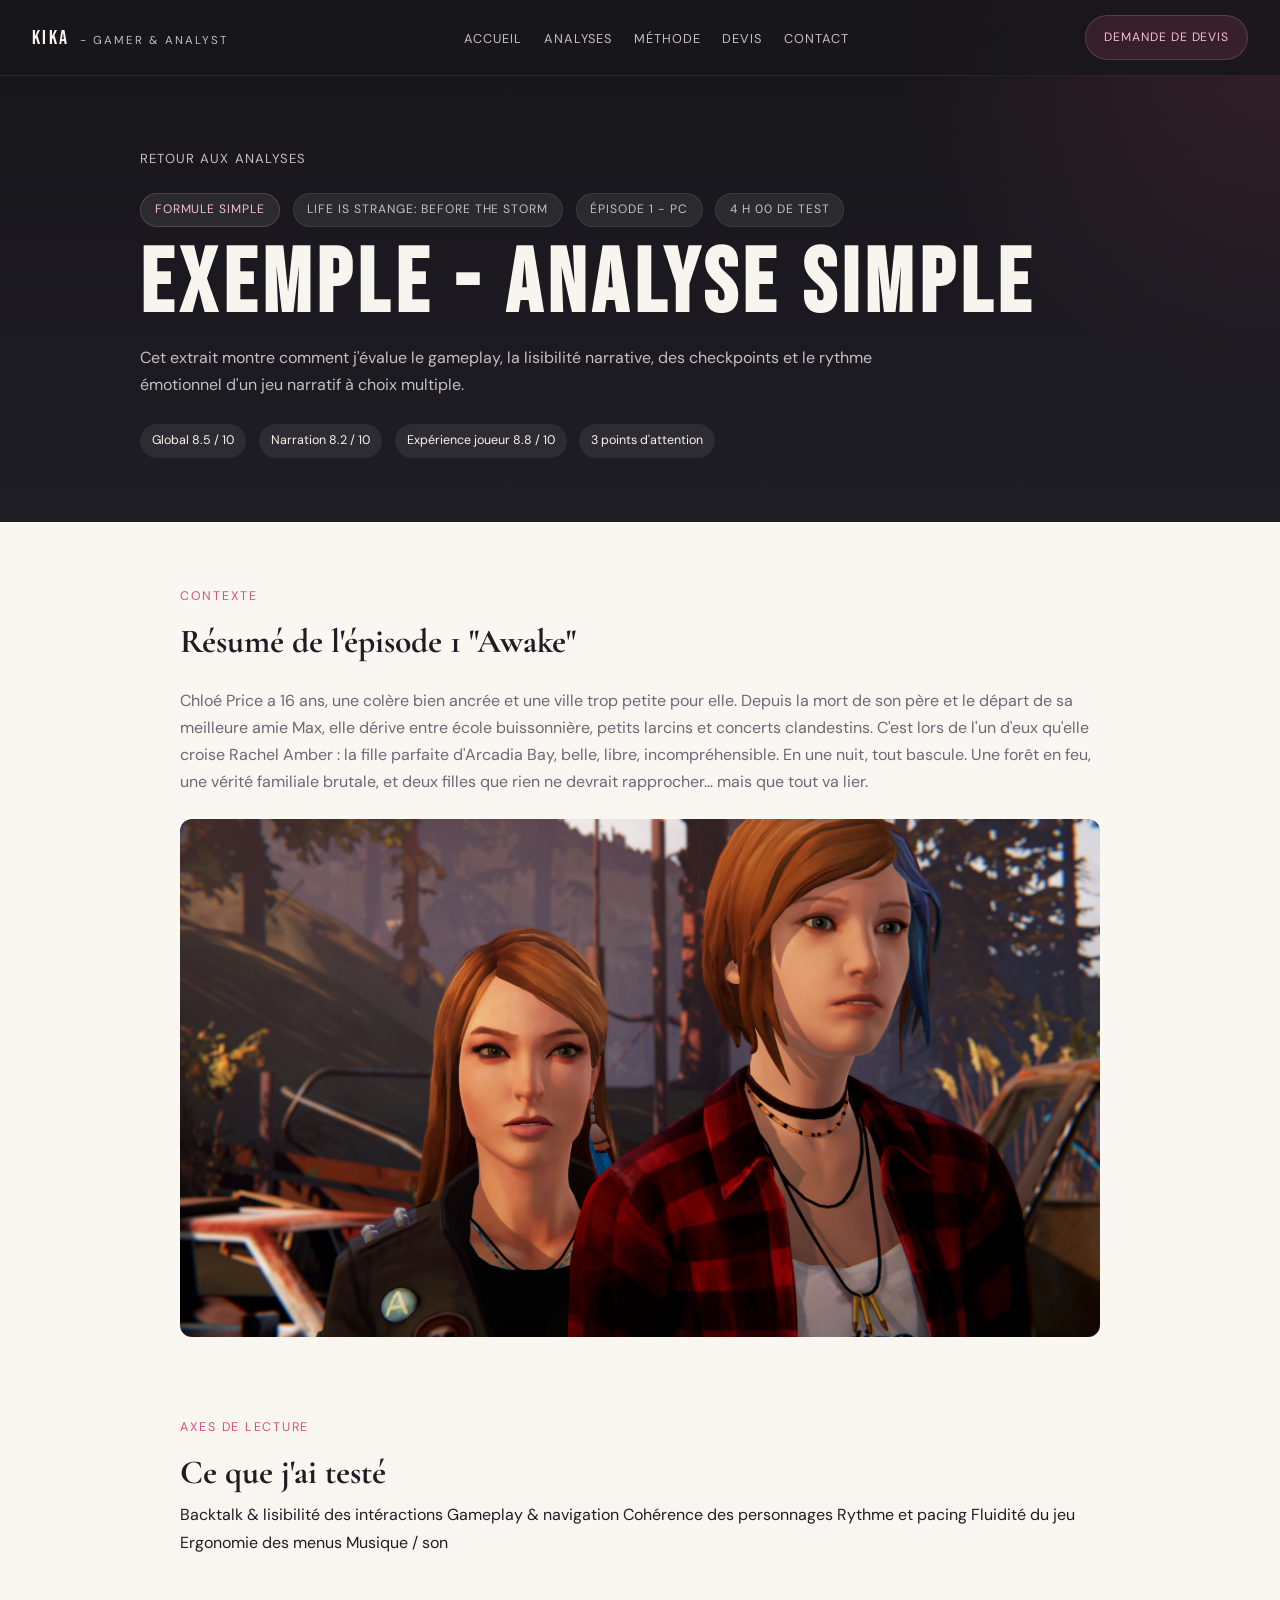
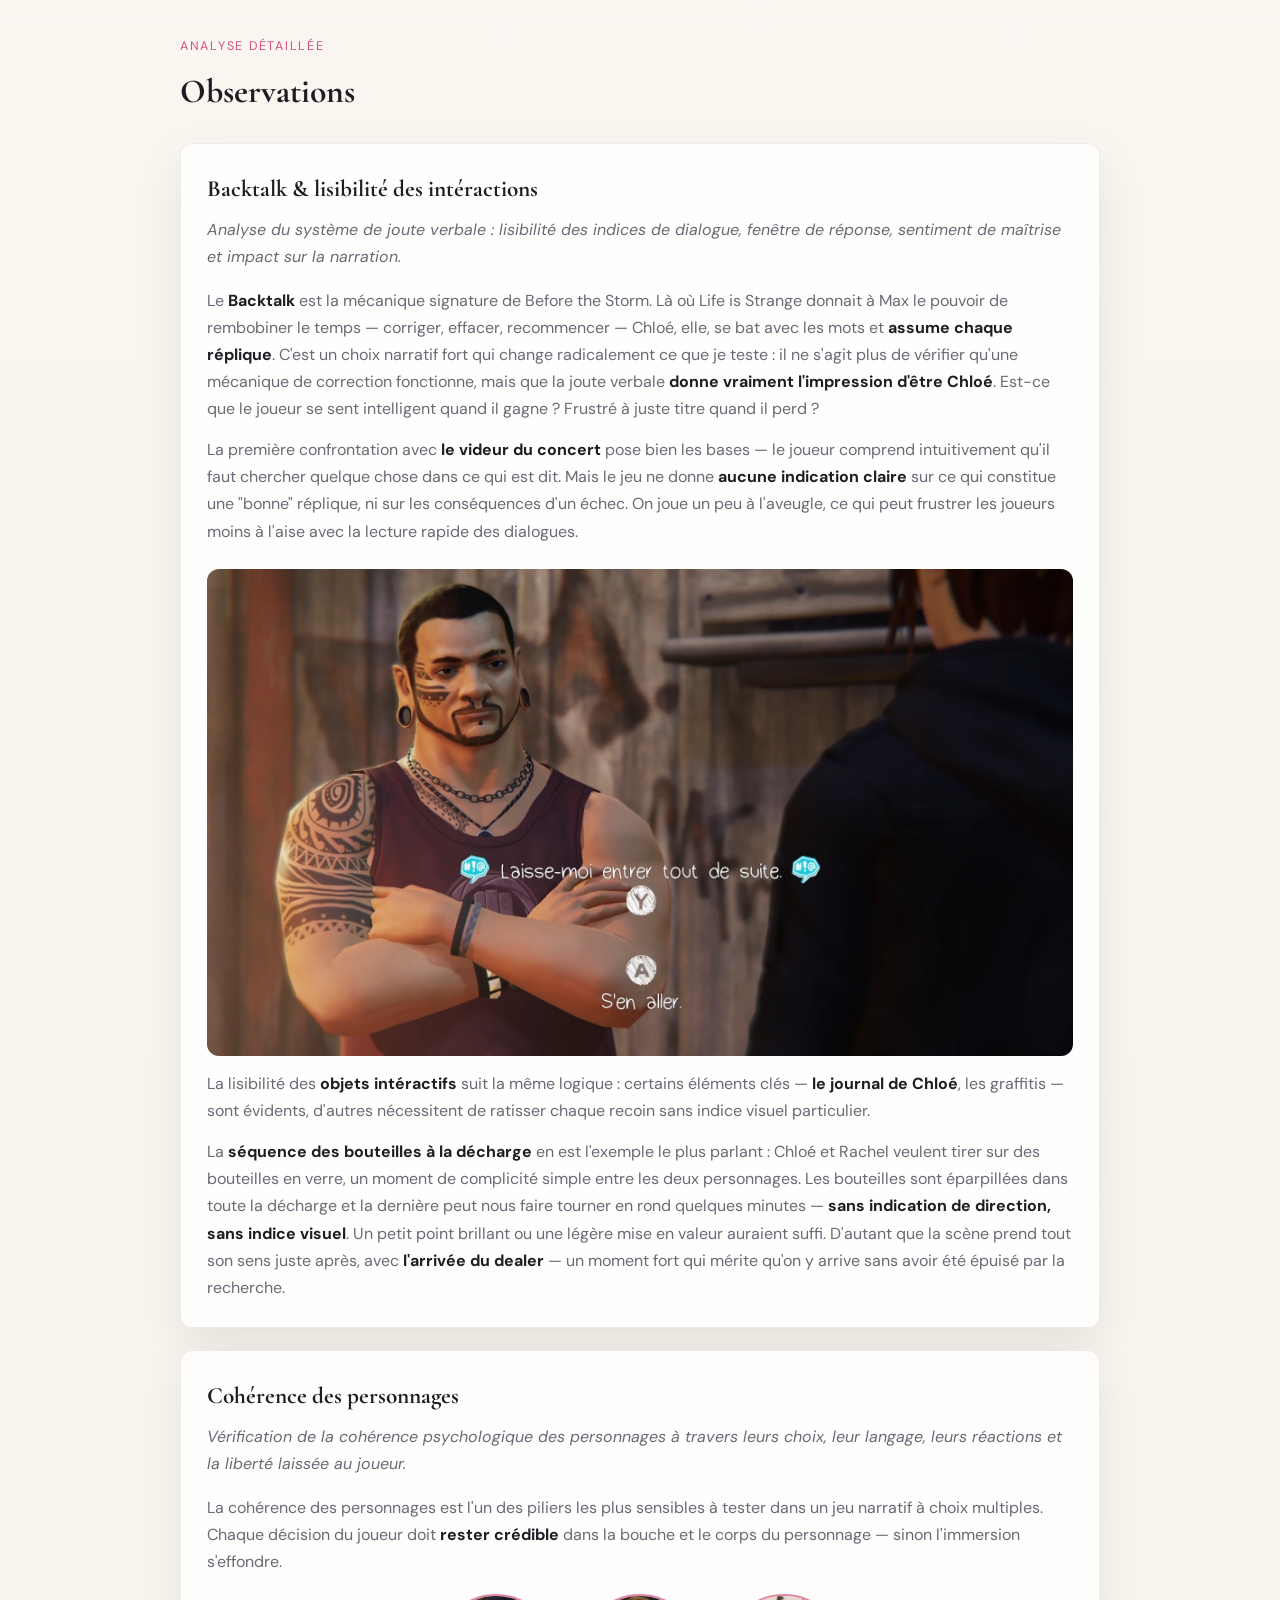
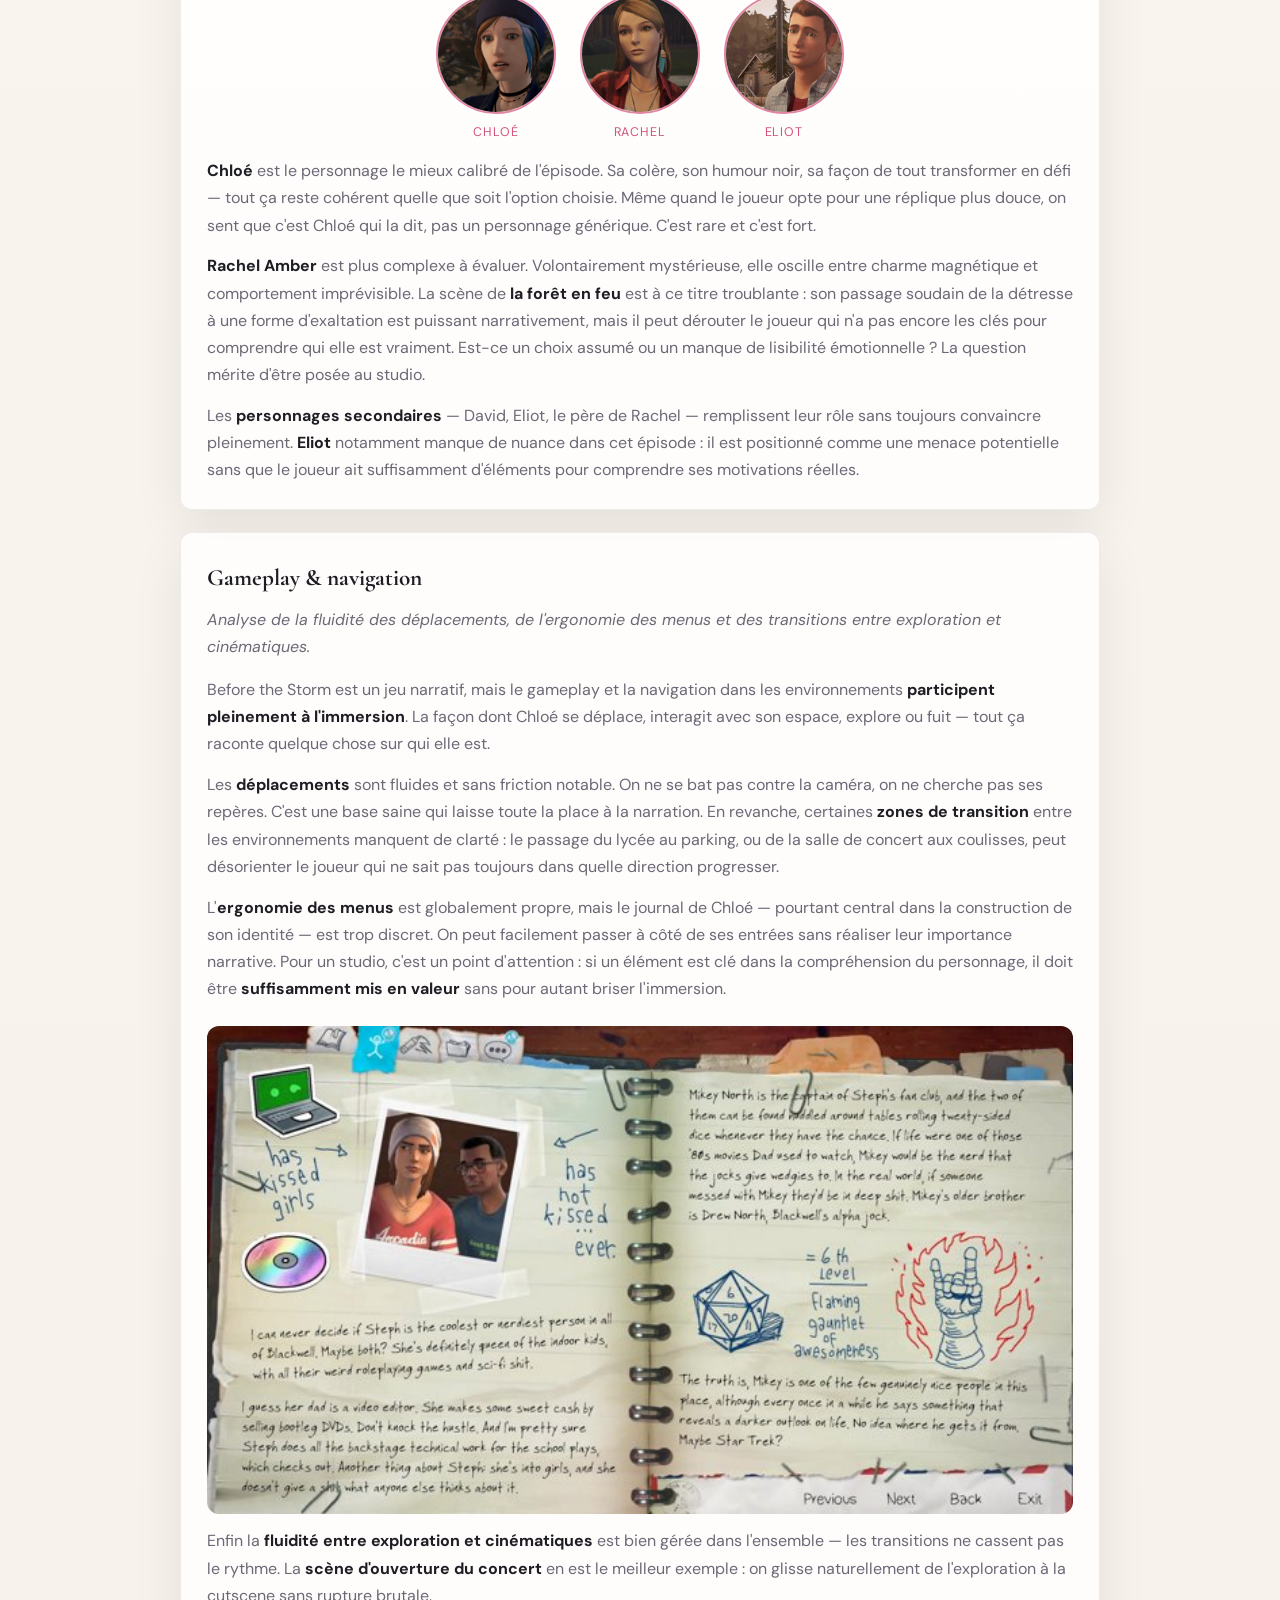
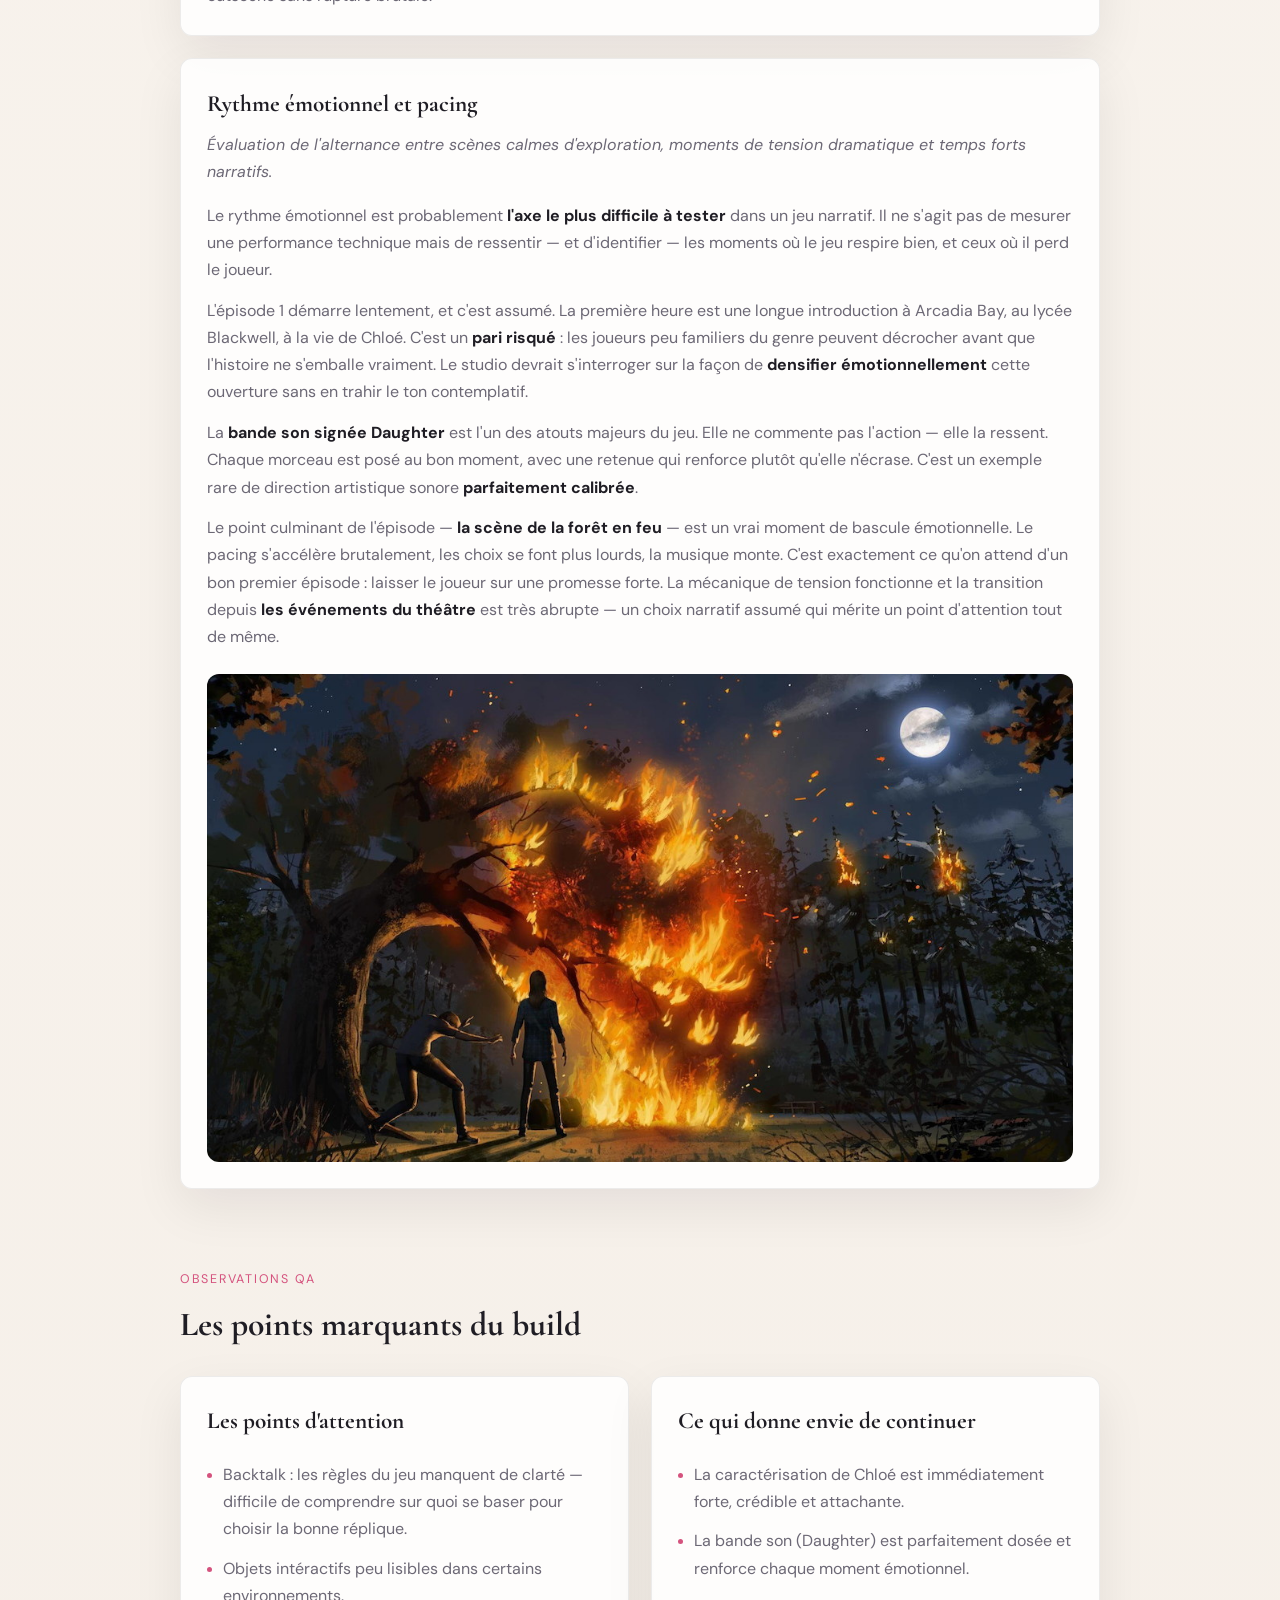
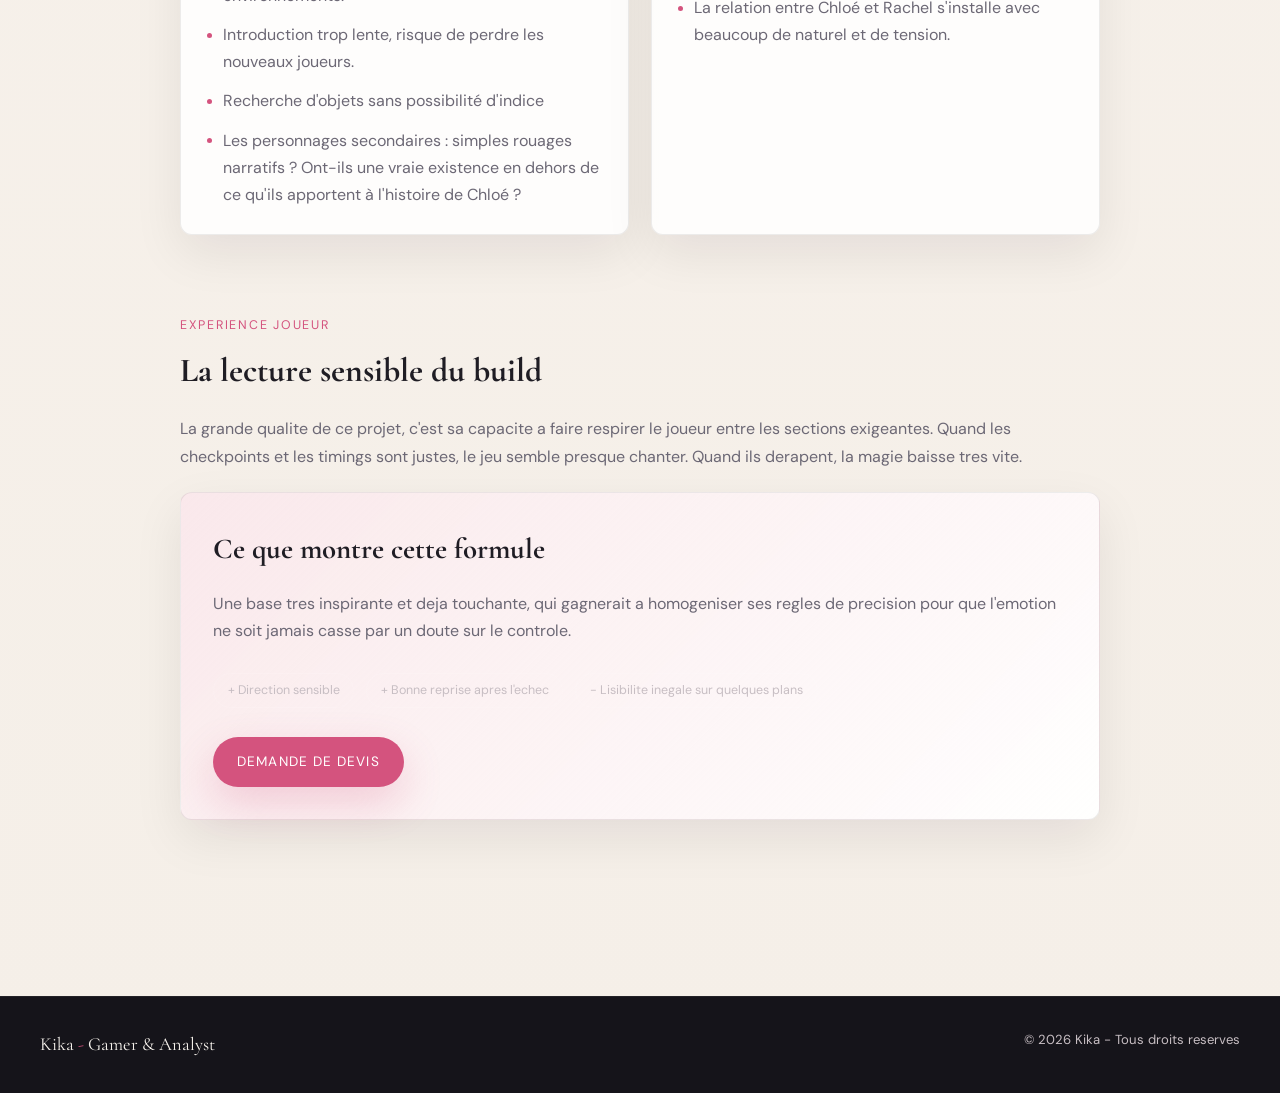
==== commit 120e0b9a: "Update analyse-simple.html" ====
--- a/analyse-simple.html
+++ b/analyse-simple.html
@@ -103,6 +103,9 @@
   <p style="margin-top: 0.85rem;">
     La lisibilité des <strong>objets intéractifs</strong> suit la même logique : certains éléments clés — <strong>le journal de Chloé</strong>, les graffitis — sont évidents, d'autres nécessitent de ratisser chaque recoin sans indice visuel particulier.
   </p>
+   <p style="margin-top: 0.85rem;">
+    La <strong>séquence des bouteilles à la décharge</strong> en est l'exemple le plus parlant : Chloé et Rachel veulent tirer sur des bouteilles en verre, un moment de complicité simple entre les deux personnages. Les bouteilles sont éparpillées dans toute la décharge et la dernière peut nous faire tourner en rond quelques minutes — <strong>sans indication de direction, sans indice visuel</strong>. Un petit point brillant ou une légère mise en valeur auraient suffi. D'autant que la scène prend tout son sens juste après, avec <strong>l'arrivée du dealer</strong> — un moment fort qui mérite qu'on y arrive sans avoir été épuisé par la recherche.
+  </p>
 </article>
 
 </article>
@@ -178,7 +181,11 @@
   </p>
 
   <p style="margin-top: 0.85rem;">
-    Le point culminant de l'épisode — <strong>la scène de la forêt en feu</strong> — est un vrai moment de bascule émotionnelle. Le pacing s'accélère brutalement, les choix se font plus lourds, la musique monte. C'est exactement ce qu'on attend d'un bon premier épisode : laisser le joueur sur une promesse forte. La mécanique de tension fonctionne, mais la transition depuis <strong>les événements du théâtre</strong> mériterait d'être mieux préparée — l'escalade émotionnelle arrive presque trop vite.
+    Le point culminant de l'épisode — <strong>la scène de la forêt en feu</strong> — est un vrai moment de bascule émotionnelle. 
+    Le pacing s'accélère brutalement, les choix se font plus lourds, la musique monte. 
+    C'est exactement ce qu'on attend d'un bon premier épisode : laisser le joueur sur une promesse forte. 
+    La mécanique de tension fonctionne et la transition depuis <strong>les événements du théâtre</strong> est très abrupte — 
+    un choix narratif assumé qui mérite un point d'attention tout de même.
   </p>
   <img src="images/incendie.jpg" alt="Life is Strange - Before the Storm" style="margin-top: 1.5rem; border-radius: 12px; width: 100%;" />
 </article>
@@ -190,12 +197,14 @@
     <h2>Les points marquants du build</h2>
     <div class="article-columns">
       <article class="article-panel">
-        <h3>Frottements à traiter</h3>
+        <h3>Les points d'attention</h3>
         <ul class="article-list">
-          <li>La mécanique de Backtalk manque d'indication claire sur les conséquences possibles avant de choisir une réplique.</li>
-          <li>Certains objets intéractifs se fondent dans le décor et sont difficiles à repérer sans chercher activement.</li>
-          <li>Le rythme d'introduction est lent, avec un risque de perdre les joueurs peu familiers du genre.</li>
-          <li>Quelques transitions entre scènes sont trop abruptes et cassent l'immersion émotionnelle.</li>
+          <li>Backtalk : les règles du jeu manquent de clarté — difficile de comprendre sur quoi se baser pour choisir la bonne réplique.</li>
+          <li>Objets intéractifs peu lisibles dans certains environnements.</li>
+          <li>Introduction trop lente, risque de perdre les nouveaux joueurs.</li>
+          <li>Recherche d'objets sans possibilité d'indice</li>
+            <li>Les personnages secondaires : simples rouages narratifs ? 
+              Ont-ils une vraie existence en dehors de ce qu'ils apportent à l'histoire de Chloé ?</li>
         </ul>
       </article>
       <article class="article-panel">
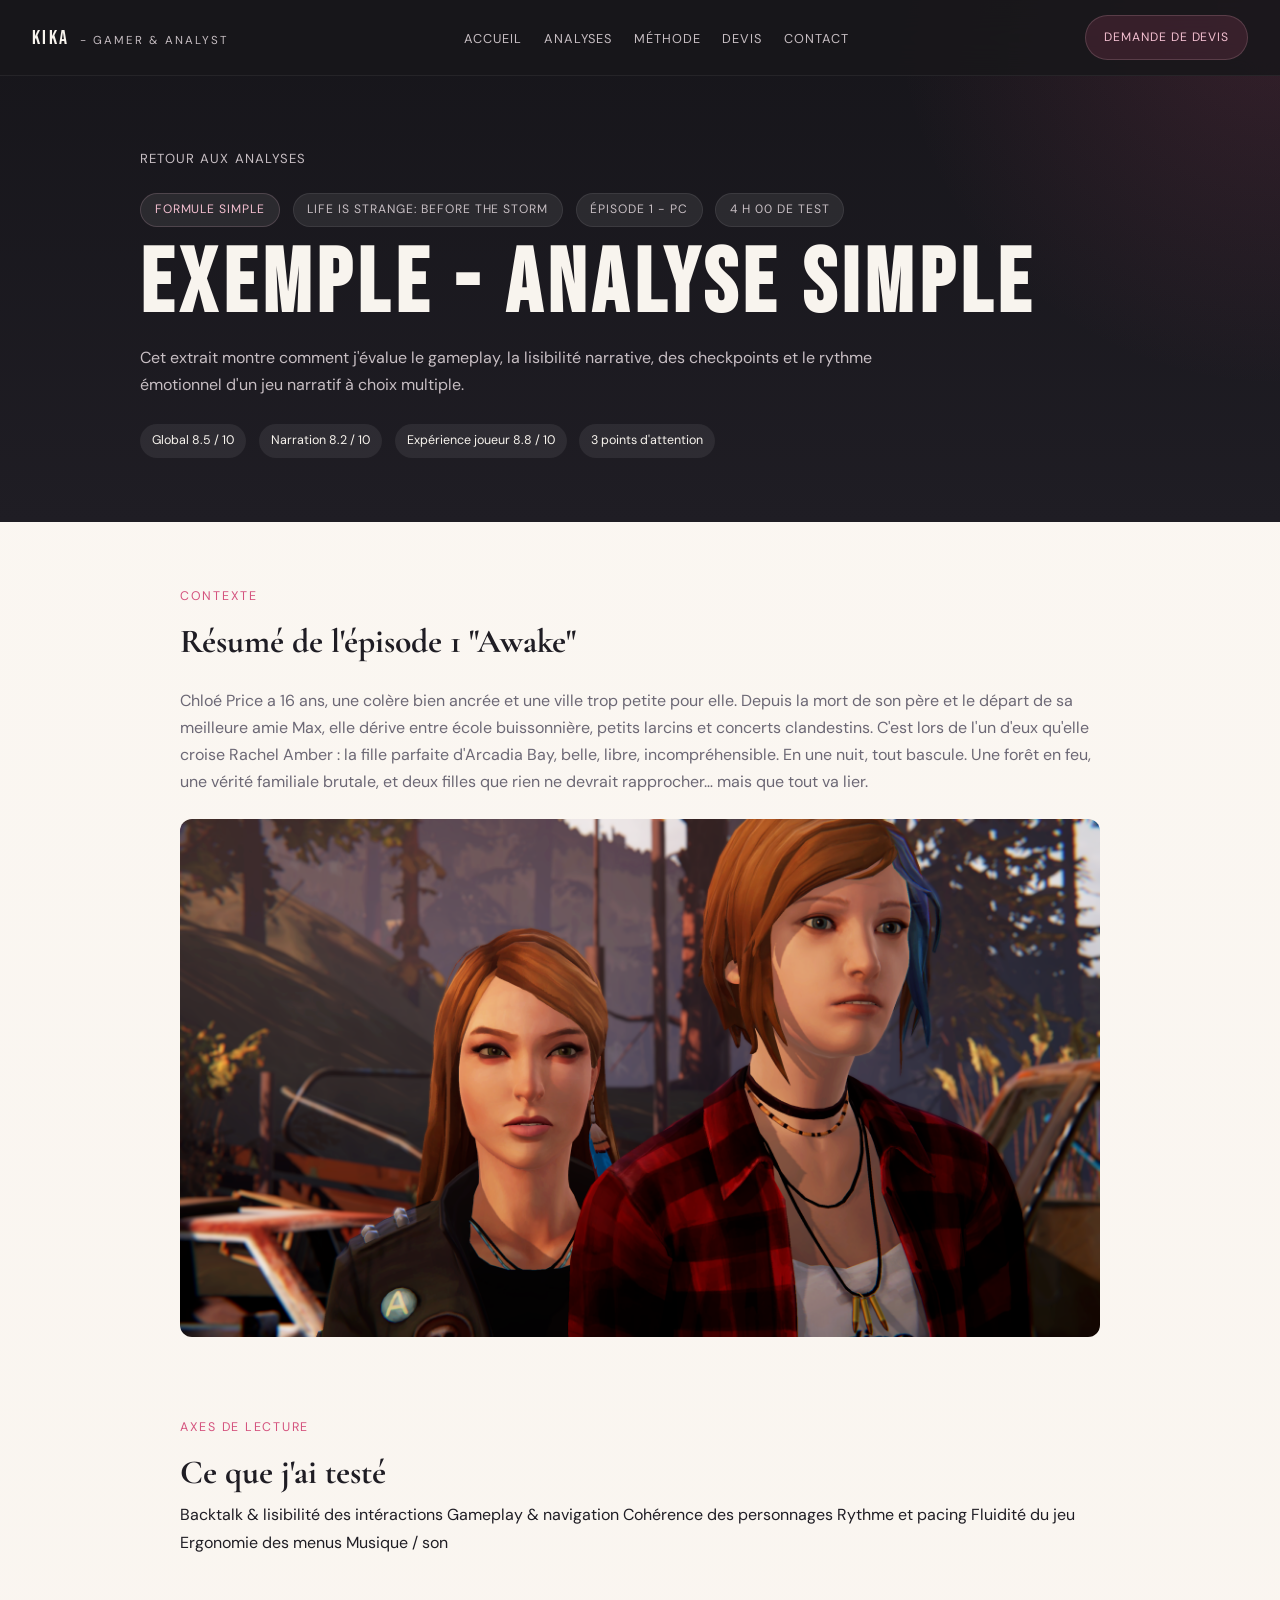
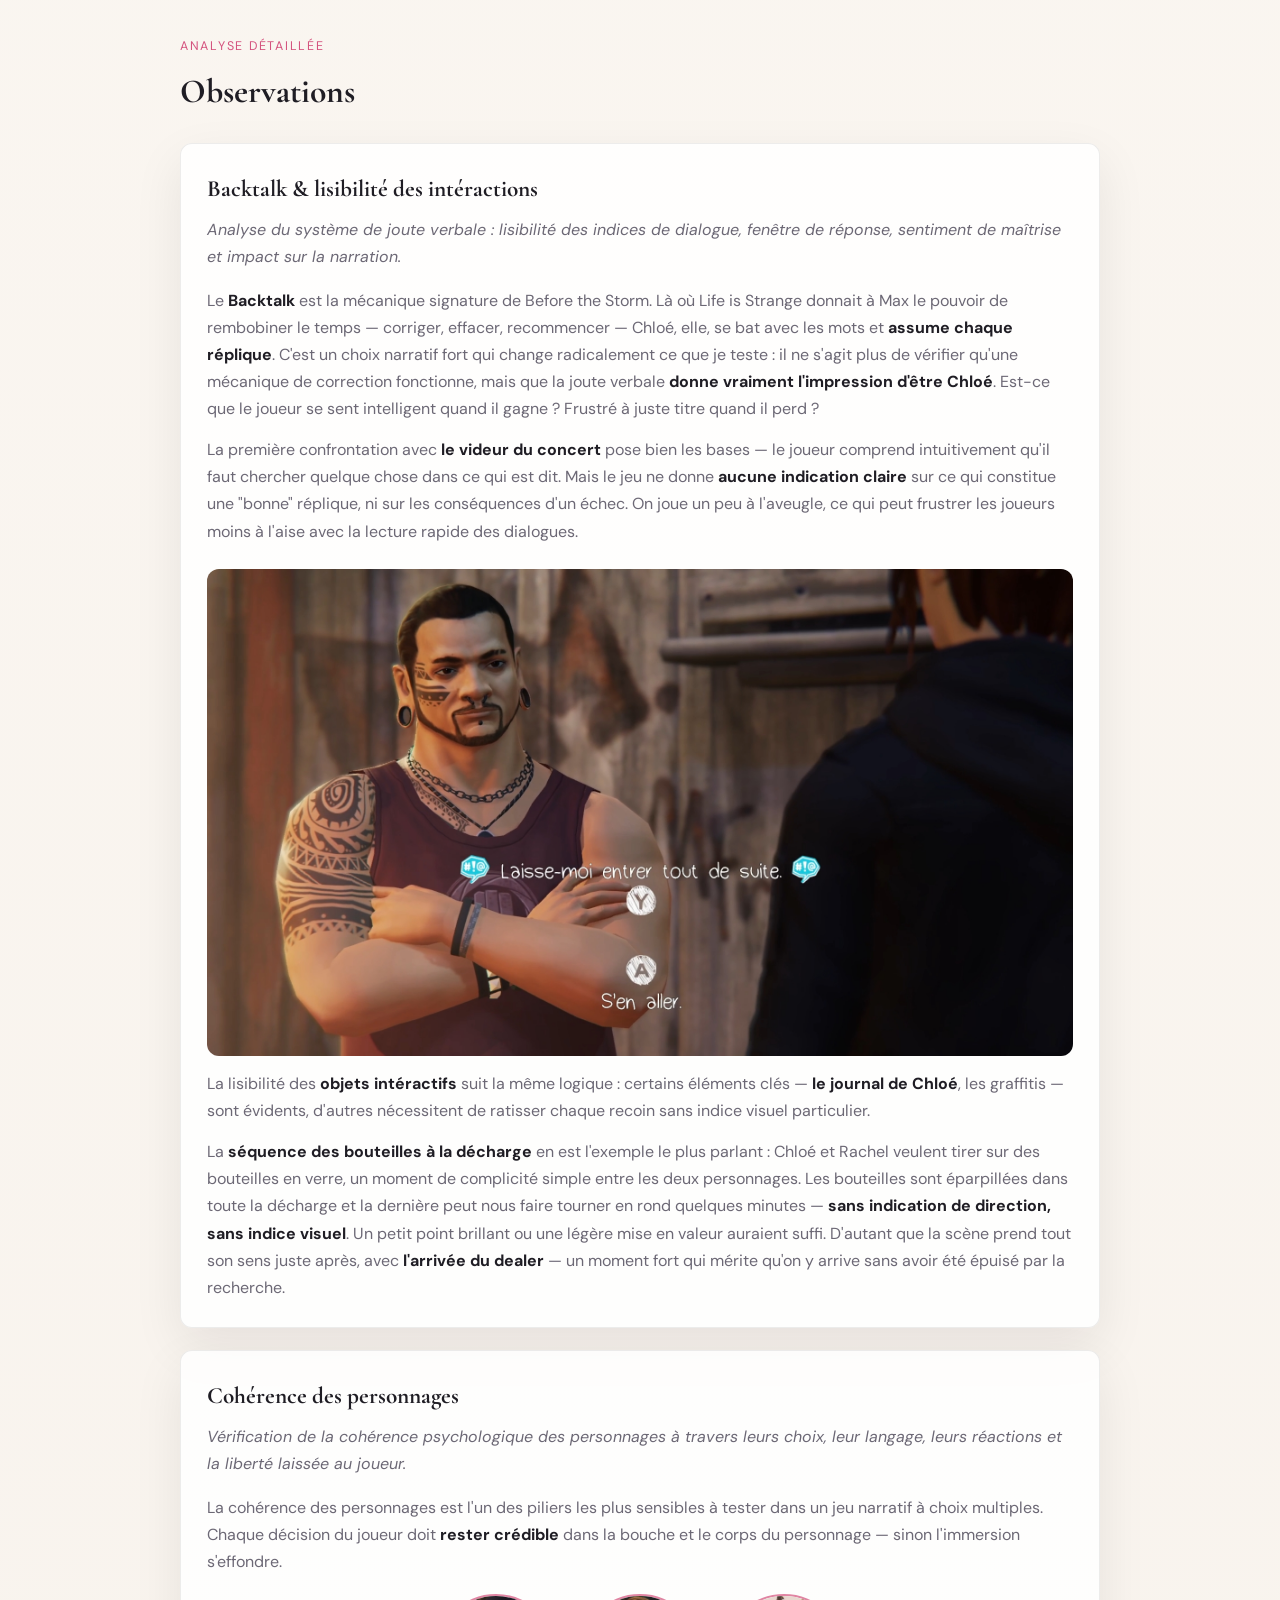
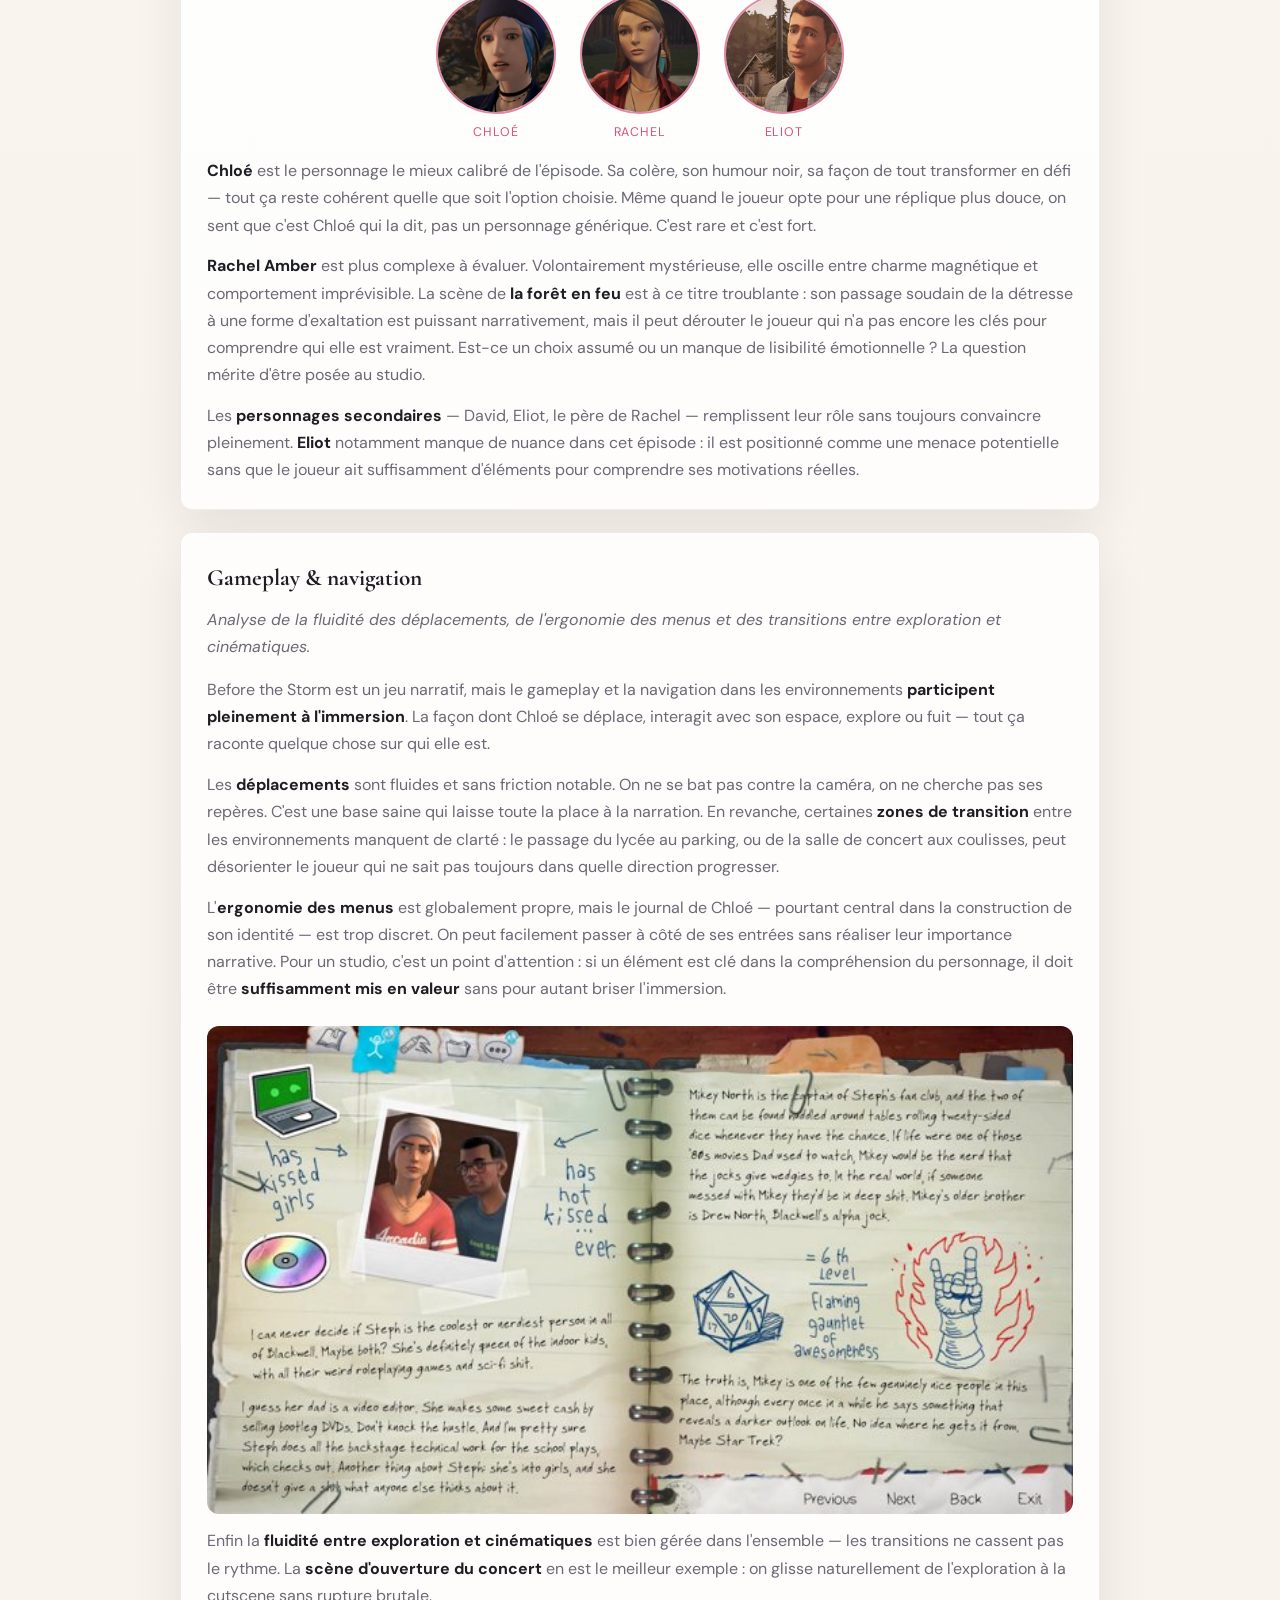
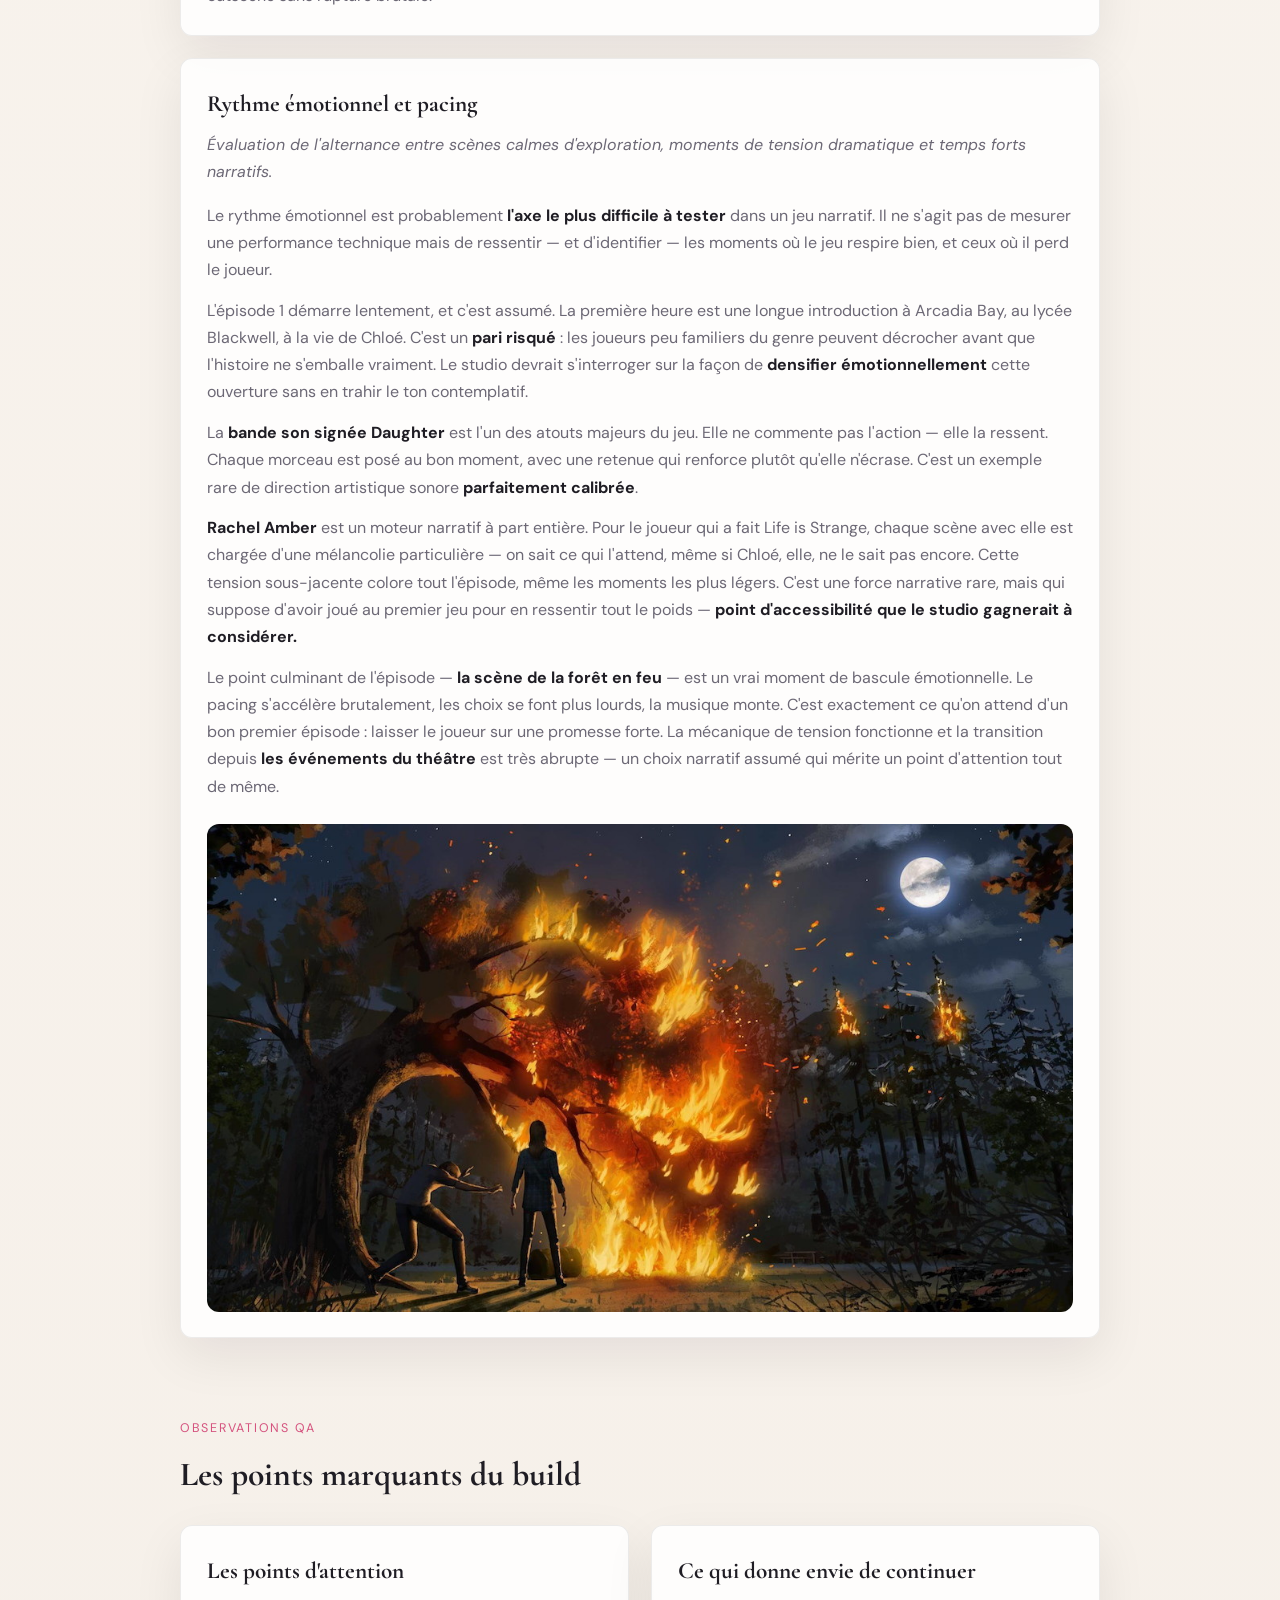
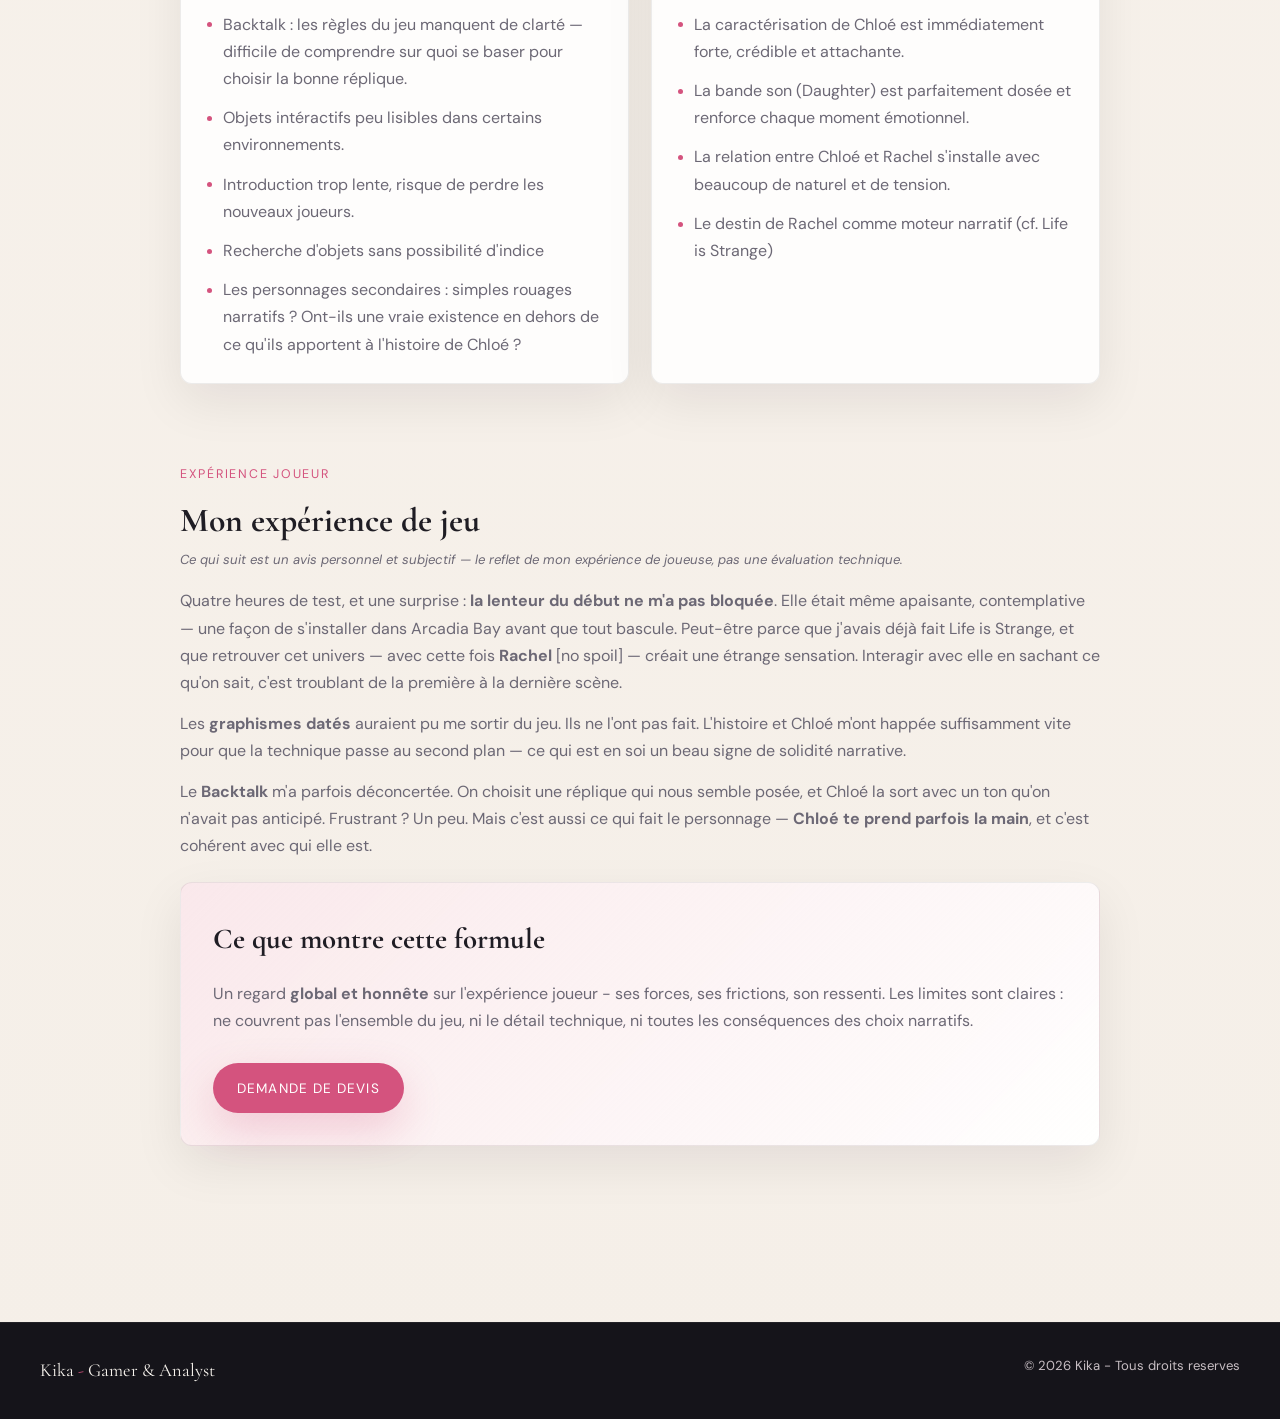
==== commit ede2eb64: "Update analyse-simple.html" ====
--- a/analyse-simple.html
+++ b/analyse-simple.html
@@ -179,6 +179,13 @@
   <p style="margin-top: 0.85rem;">
     La <strong>bande son signée Daughter</strong> est l'un des atouts majeurs du jeu. Elle ne commente pas l'action — elle la ressent. Chaque morceau est posé au bon moment, avec une retenue qui renforce plutôt qu'elle n'écrase. C'est un exemple rare de direction artistique sonore <strong>parfaitement calibrée</strong>.
   </p>
+
+  <p style="margin-top: 0.85rem;">
+    <strong>Rachel Amber</strong> est un moteur narratif à part entière. Pour le joueur qui a fait Life is Strange, 
+  chaque scène avec elle est chargée d'une mélancolie particulière — on sait ce qui l'attend, 
+  même si Chloé, elle, ne le sait pas encore. Cette tension sous-jacente colore tout l'épisode, 
+  même les moments les plus légers. C'est une force narrative rare, mais qui suppose d'avoir joué 
+  au premier jeu pour en ressentir tout le poids — <strong>point d'accessibilité que le studio gagnerait à considérer.</strong></p>
 
   <p style="margin-top: 0.85rem;">
     Le point culminant de l'épisode — <strong>la scène de la forêt en feu</strong> — est un vrai moment de bascule émotionnelle. 
@@ -213,30 +220,42 @@
           <li>La caractérisation de Chloé est immédiatement forte, crédible et attachante.</li>
           <li>La bande son (Daughter) est parfaitement dosée et renforce chaque moment émotionnel.</li>
           <li>La relation entre Chloé et Rachel s'installe avec beaucoup de naturel et de tension.</li>
+          <li>Le destin de Rachel comme moteur narratif (cf. Life is Strange)</li>
         </ul>
       </article>
     </div>
   </section>
 
   <section class="article-section">
-    <p class="article-section-label">Experience joueur</p>
-    <h2>La lecture sensible du build</h2>
-    <p class="article-copy">
-      La grande qualite de ce projet, c'est sa capacite a faire respirer le joueur entre
-      les sections exigeantes. Quand les checkpoints et les timings sont justes, le jeu
-      semble presque chanter. Quand ils derapent, la magie baisse tres vite.
-    </p>
+    <p class="article-section-label">Expérience joueur</p>
+<h2>Mon expérience de jeu</h2>
+<p style="margin-bottom: 1rem; font-size: 0.82rem; color: var(--text-muted); font-style: italic;">
+  Ce qui suit est un avis personnel et subjectif — le reflet de mon expérience de joueuse, pas une évaluation technique.
+</p>
+<p class="article-copy">
+  Quatre heures de test, et une surprise : <strong>la lenteur du début ne m'a pas bloquée</strong>. 
+  Elle était même apaisante, contemplative — une façon de s'installer dans Arcadia Bay avant que tout bascule. 
+  Peut-être parce que j'avais déjà fait Life is Strange, et que retrouver cet univers — avec cette fois 
+  <strong>Rachel</strong> [no spoil] — créait une étrange sensation. Interagir avec elle en sachant ce qu'on sait, 
+  c'est troublant de la première à la dernière scène.
+</p>
+<p class="article-copy" style="margin-top: 0.85rem;">
+  Les <strong>graphismes datés</strong> auraient pu me sortir du jeu. Ils ne l'ont pas fait. L'histoire et Chloé 
+  m'ont happée suffisamment vite pour que la technique passe au second plan — ce qui est en soi un beau signe 
+  de solidité narrative.
+</p>
+<p class="article-copy" style="margin-top: 0.85rem;">
+  Le <strong>Backtalk</strong> m'a parfois déconcertée. On choisit une réplique qui nous semble posée, et Chloé 
+  la sort avec un ton qu'on n'avait pas anticipé. Frustrant ? Un peu. Mais c'est aussi ce qui fait le personnage 
+  — <strong>Chloé te prend parfois la main</strong>, et c'est cohérent avec qui elle est.
+</p>
     <div class="article-final">
       <h3>Ce que montre cette formule</h3>
       <p class="article-copy">
-        Une base tres inspirante et deja touchante, qui gagnerait a homogeniser ses regles
-        de precision pour que l'emotion ne soit jamais casse par un doute sur le controle.
+        Un regard <strong>global et honnête</strong> sur l'expérience joueur - ses forces, ses frictions, son ressenti. 
+        Les limites sont claires : ne couvrent pas l'ensemble du jeu, ni le détail technique, ni toutes les conséquences des choix narratifs.
       </p>
-      <div class="hero-tags article-cta">
-        <span>+ Direction sensible</span>
-        <span>+ Bonne reprise apres l'echec</span>
-        <span>- Lisibilite inegale sur quelques plans</span>
-      </div>
+   
       <a href="devis.html" class="button button-primary article-cta">demande de devis</a>
     </div>
   </section>
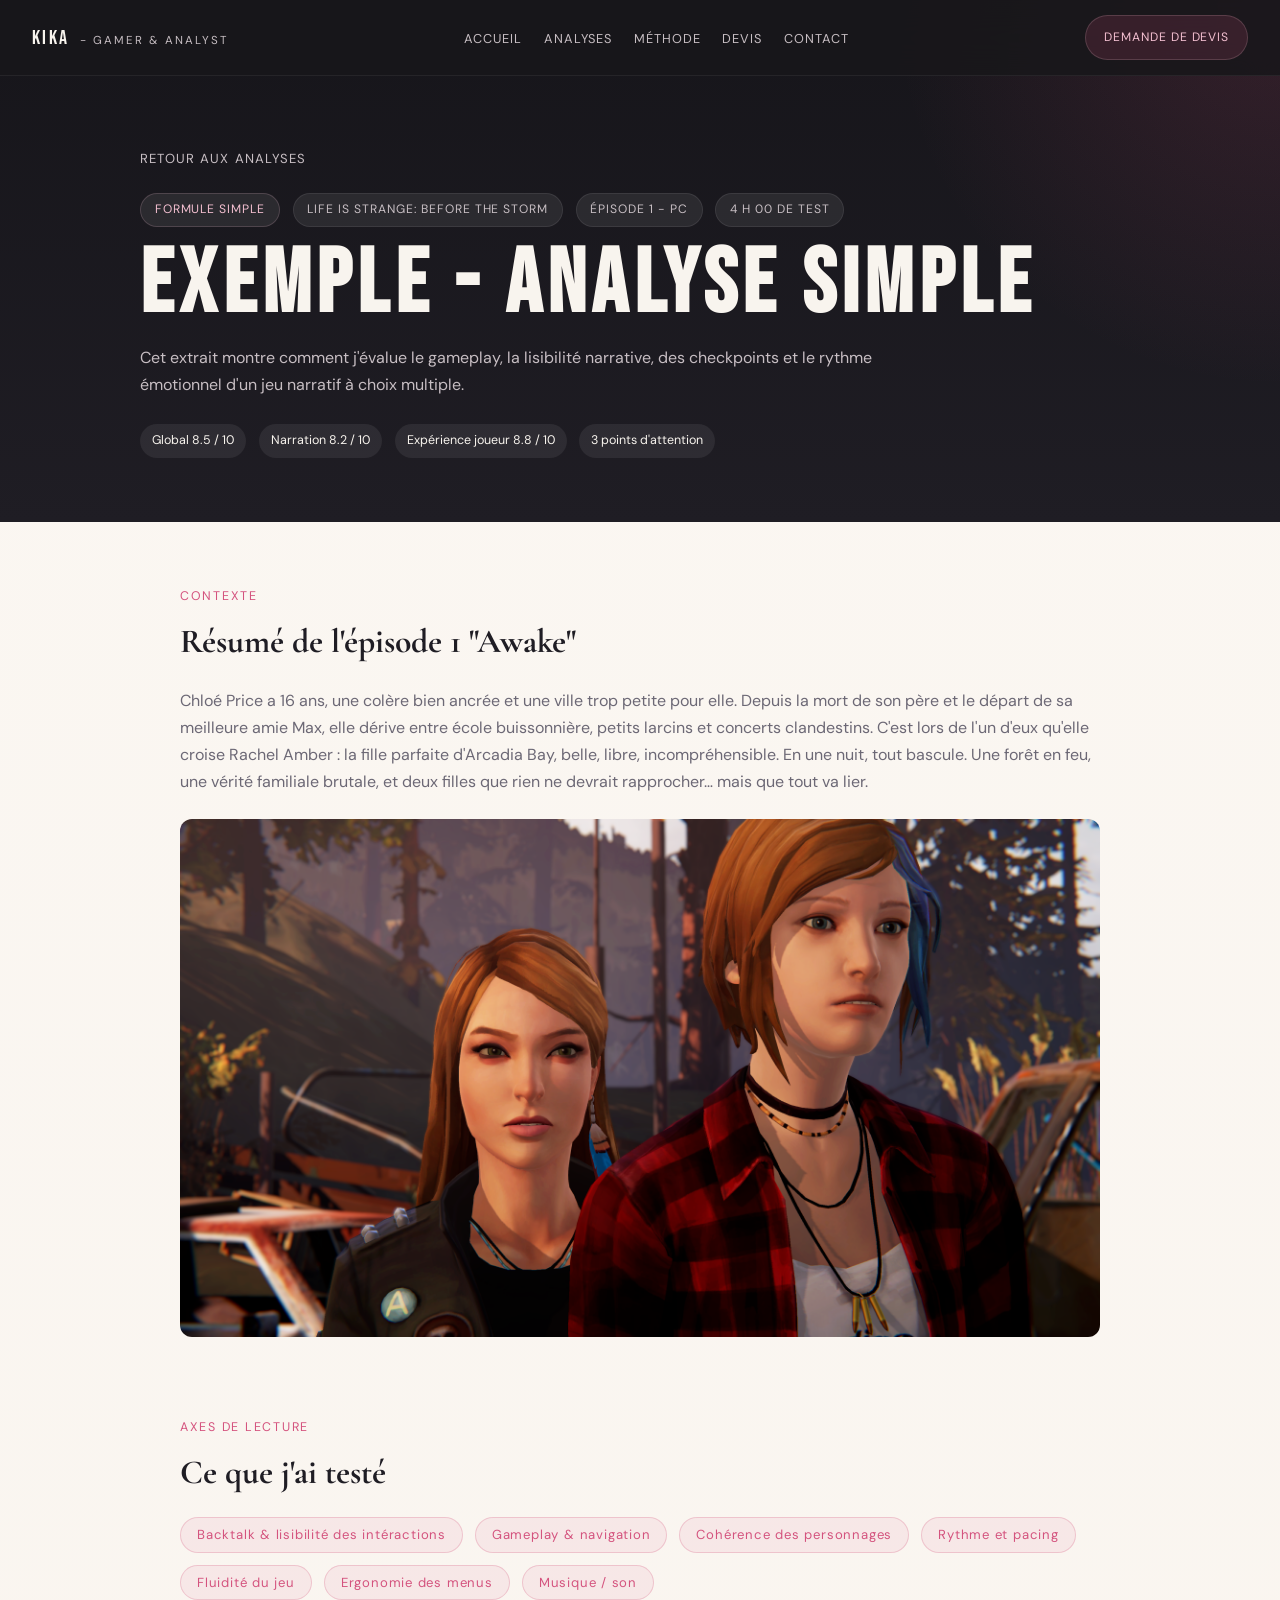
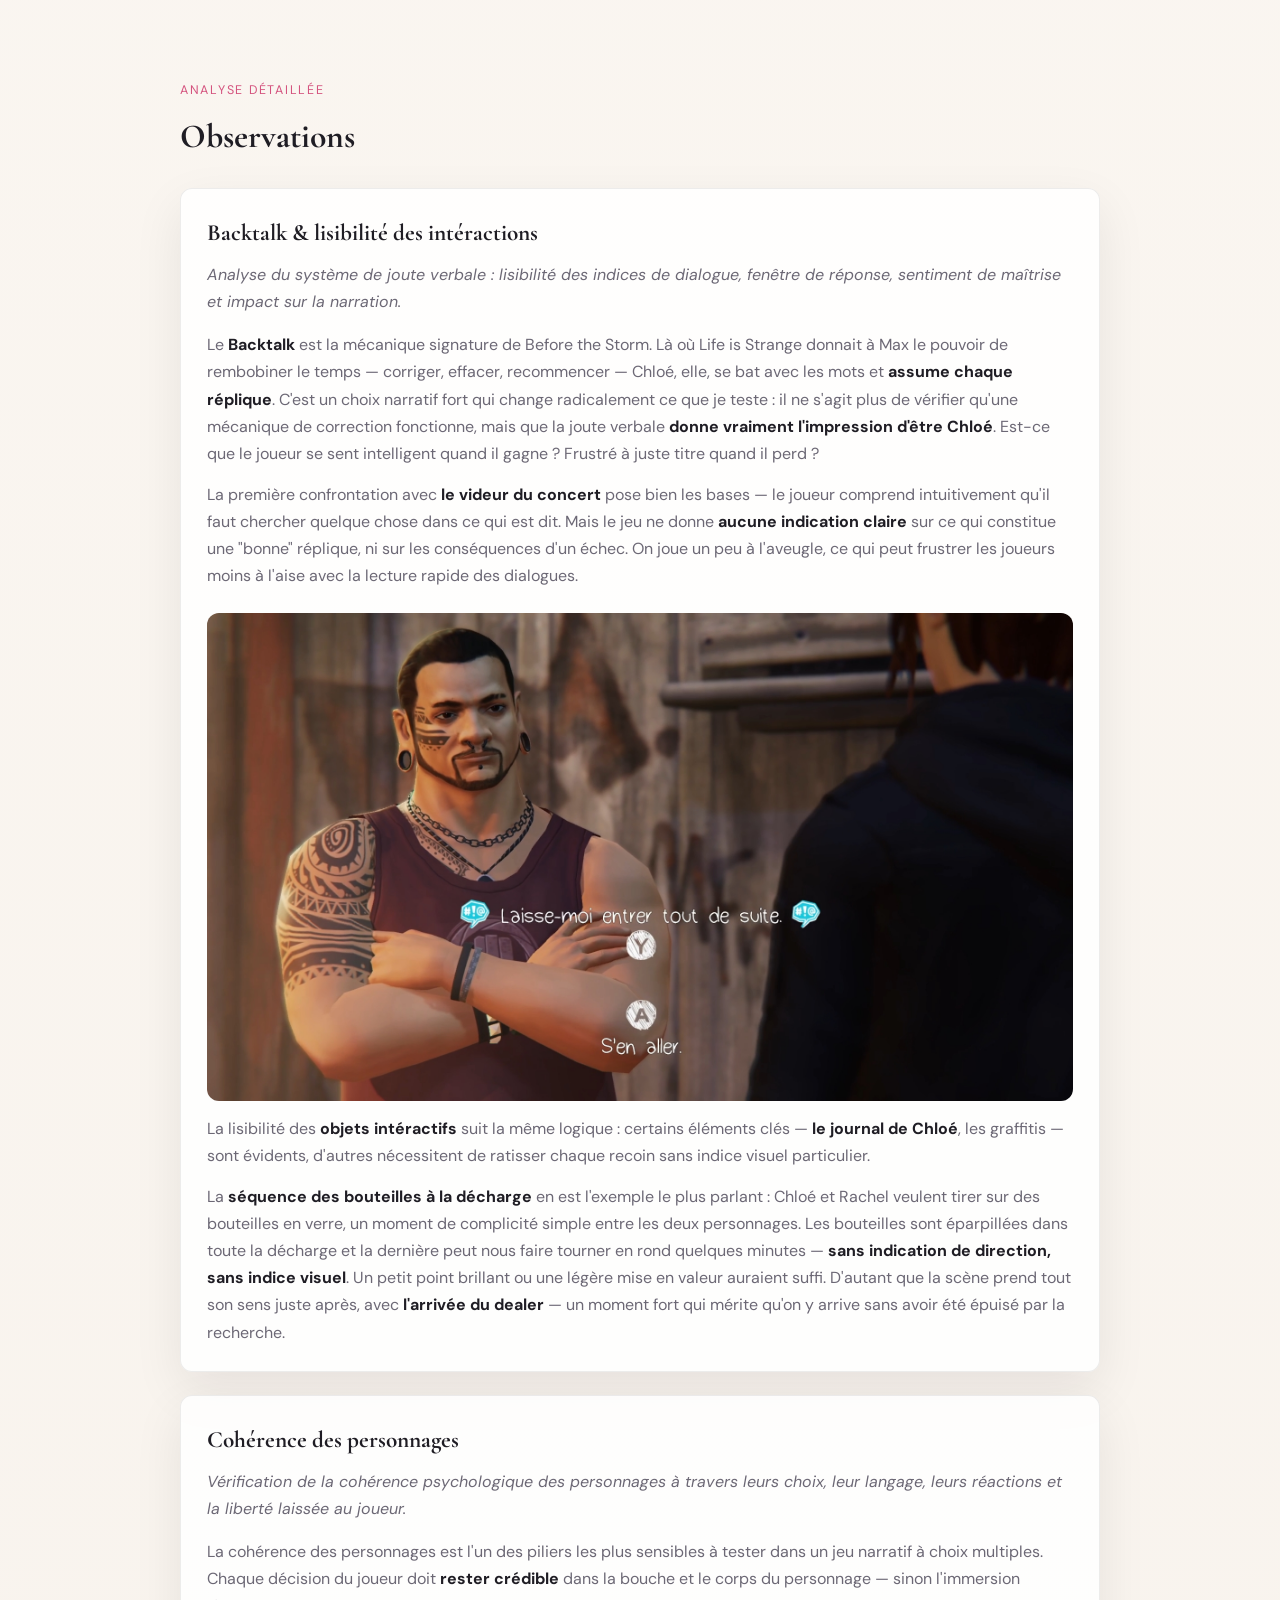
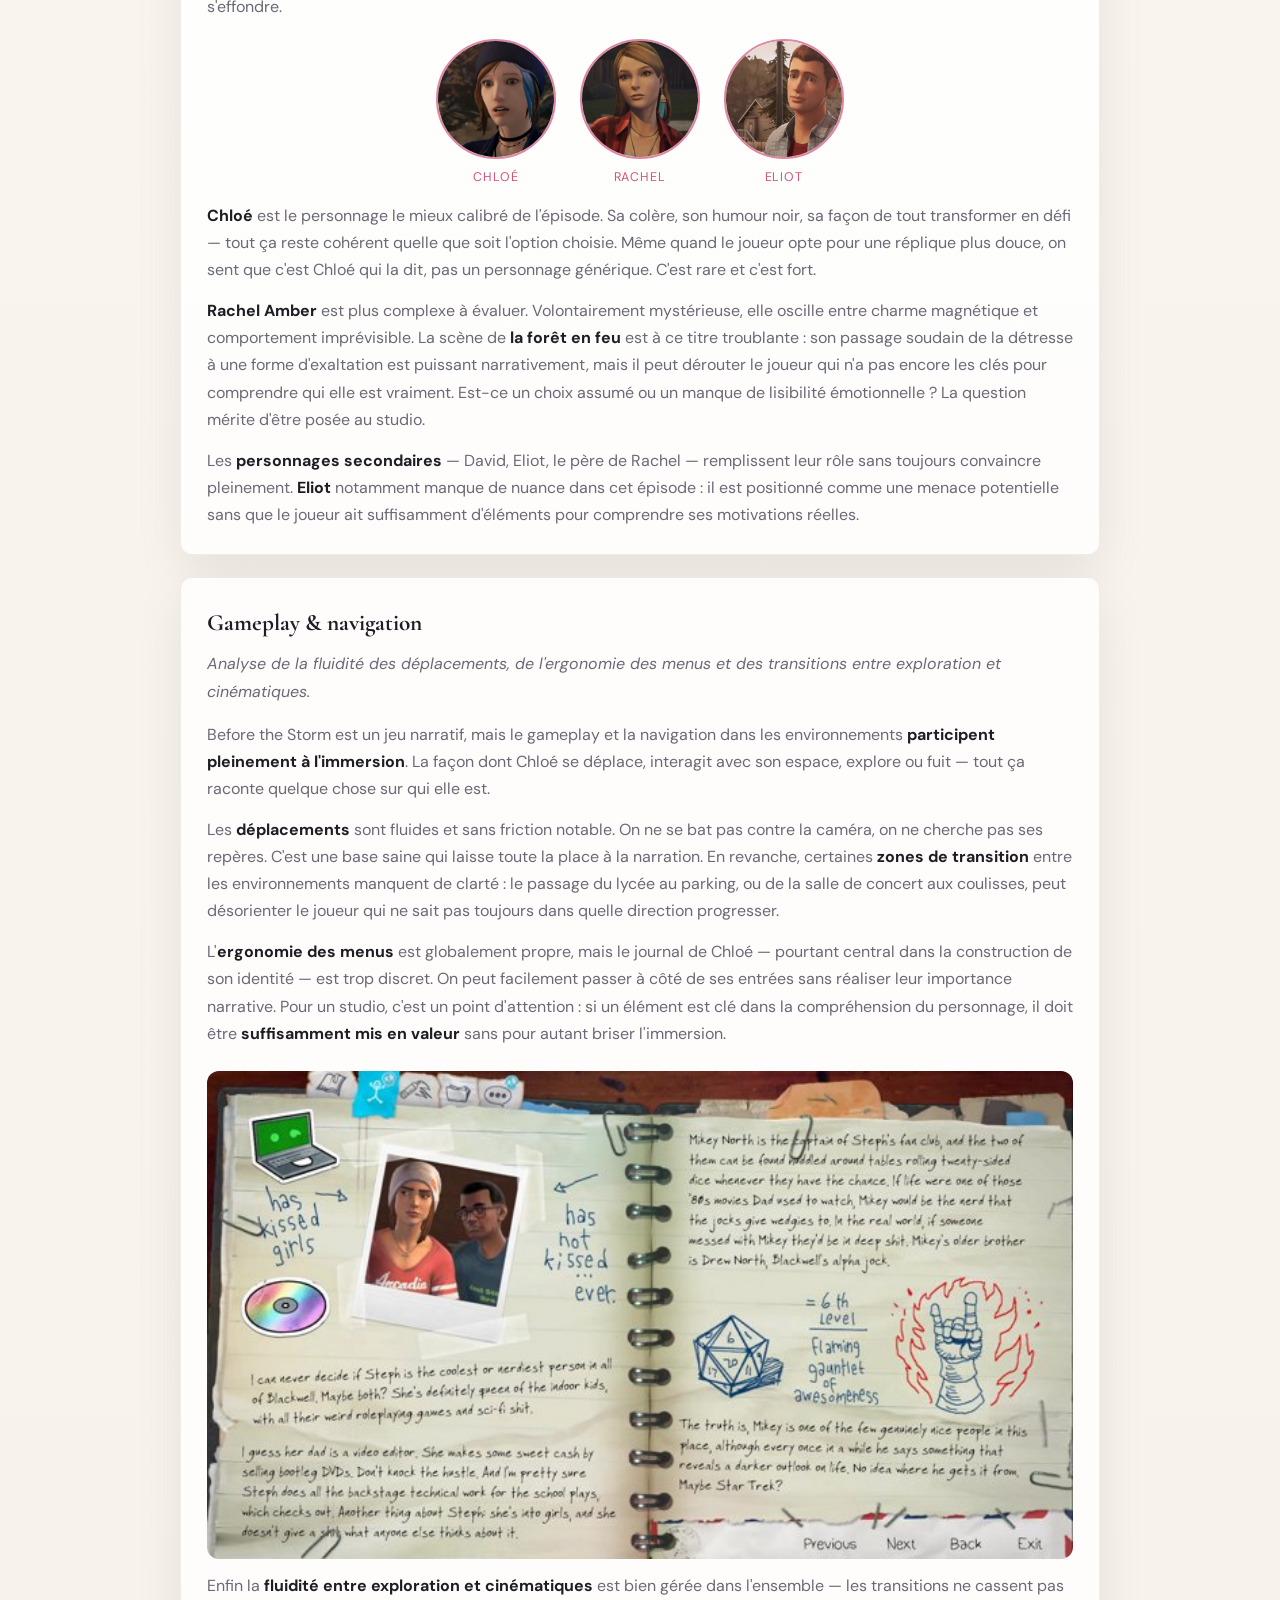
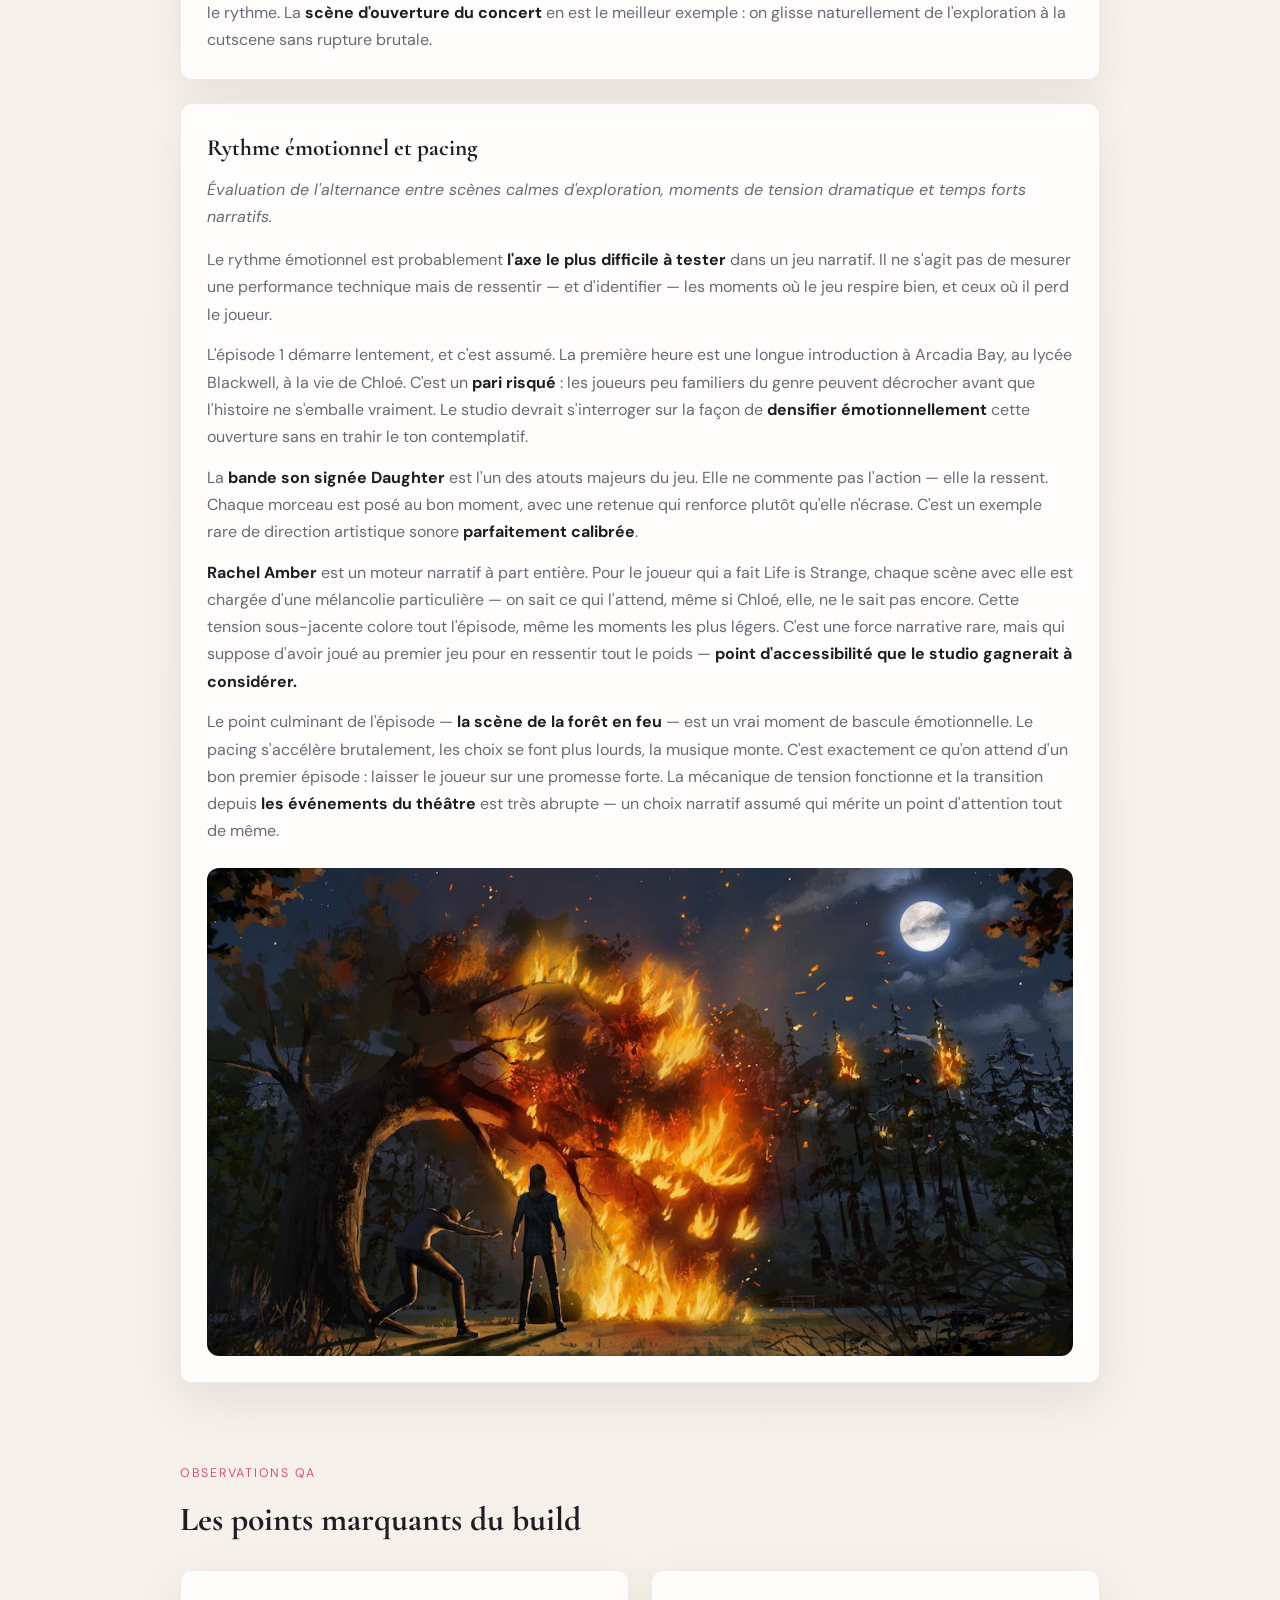
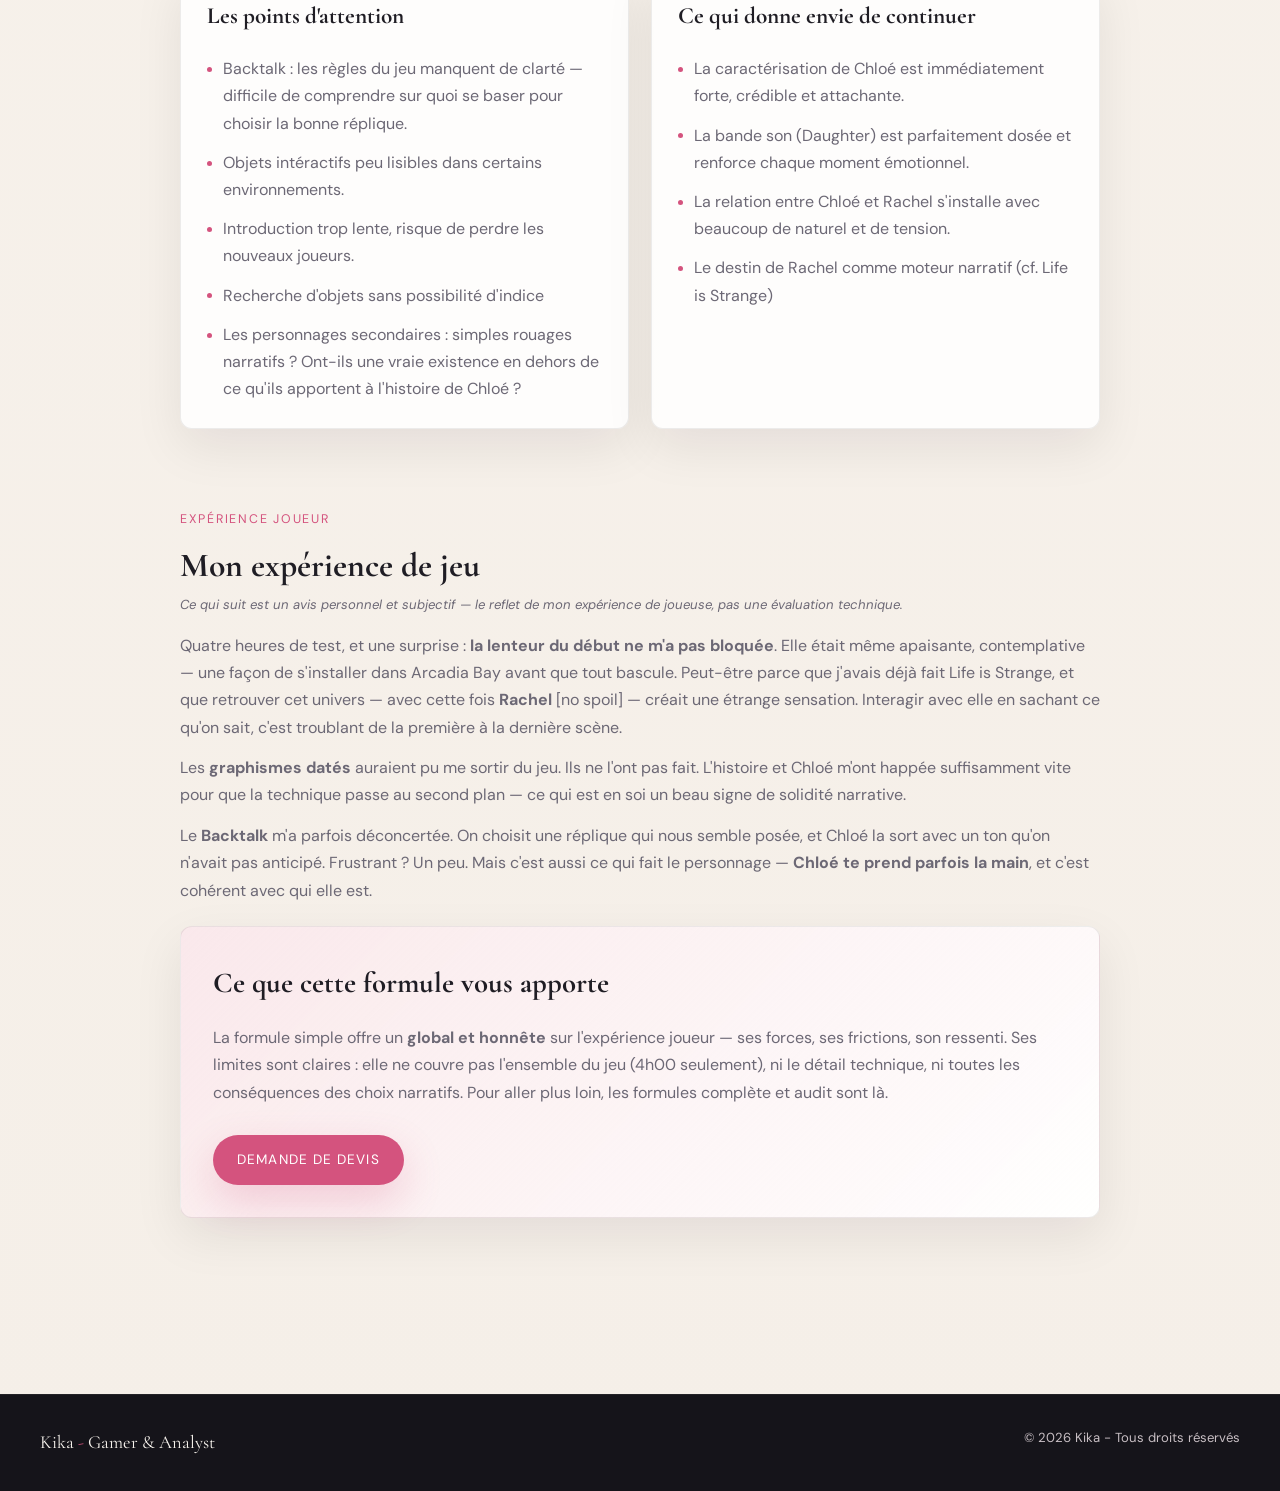
==== commit 5b29526a: "art" ====
--- a/analyse-simple.html
+++ b/analyse-simple.html
@@ -250,12 +250,14 @@
   — <strong>Chloé te prend parfois la main</strong>, et c'est cohérent avec qui elle est.
 </p>
     <div class="article-final">
-      <h3>Ce que montre cette formule</h3>
+      <h3>Ce que cette formule vous apporte</h3>
       <p class="article-copy">
-        Un regard <strong>global et honnête</strong> sur l'expérience joueur - ses forces, ses frictions, son ressenti. 
-        Les limites sont claires : ne couvrent pas l'ensemble du jeu, ni le détail technique, ni toutes les conséquences des choix narratifs.
-      </p>
-   
+        La formule simple offre un <strong> global et honnête</strong> sur 
+        l'expérience joueur — ses forces, ses frictions, 
+        son ressenti. Ses limites sont claires : elle ne couvre pas 
+        l'ensemble du jeu (4h00 seulement), ni le détail technique, ni toutes les conséquences 
+        des choix narratifs. Pour aller plus loin, les formules complète et audit sont là.</p>
+
       <a href="devis.html" class="button button-primary article-cta">demande de devis</a>
     </div>
   </section>
@@ -263,7 +265,7 @@
 
 <footer>
   <div class="footer-name">Kika <span>-</span> Gamer &amp; Analyst</div>
-  <div class="footer-copy">&copy; 2026 Kika - Tous droits reserves</div>
+  <div class="footer-copy">&copy; 2026 Kika - Tous droits réservés</div>
 </footer>
 
 </body>
--- a/styles.css
+++ b/styles.css
@@ -1361,3 +1361,22 @@
     letter-spacing: 0.15em;
   }
 }
+.article-axes {
+  display: flex;
+  flex-wrap: wrap;
+  gap: 0.75rem;
+  margin-top: 1rem;
+}
+
+.article-axe {
+  display: inline-flex;
+  align-items: center;
+  min-height: 34px;
+  padding: 0.35rem 1rem;
+  border-radius: 999px;
+  background: rgba(212, 83, 126, 0.08);
+  border: 1px solid rgba(212, 83, 126, 0.25);
+  color: var(--rose);
+  font-size: 0.82rem;
+  letter-spacing: 0.06em;
+}
